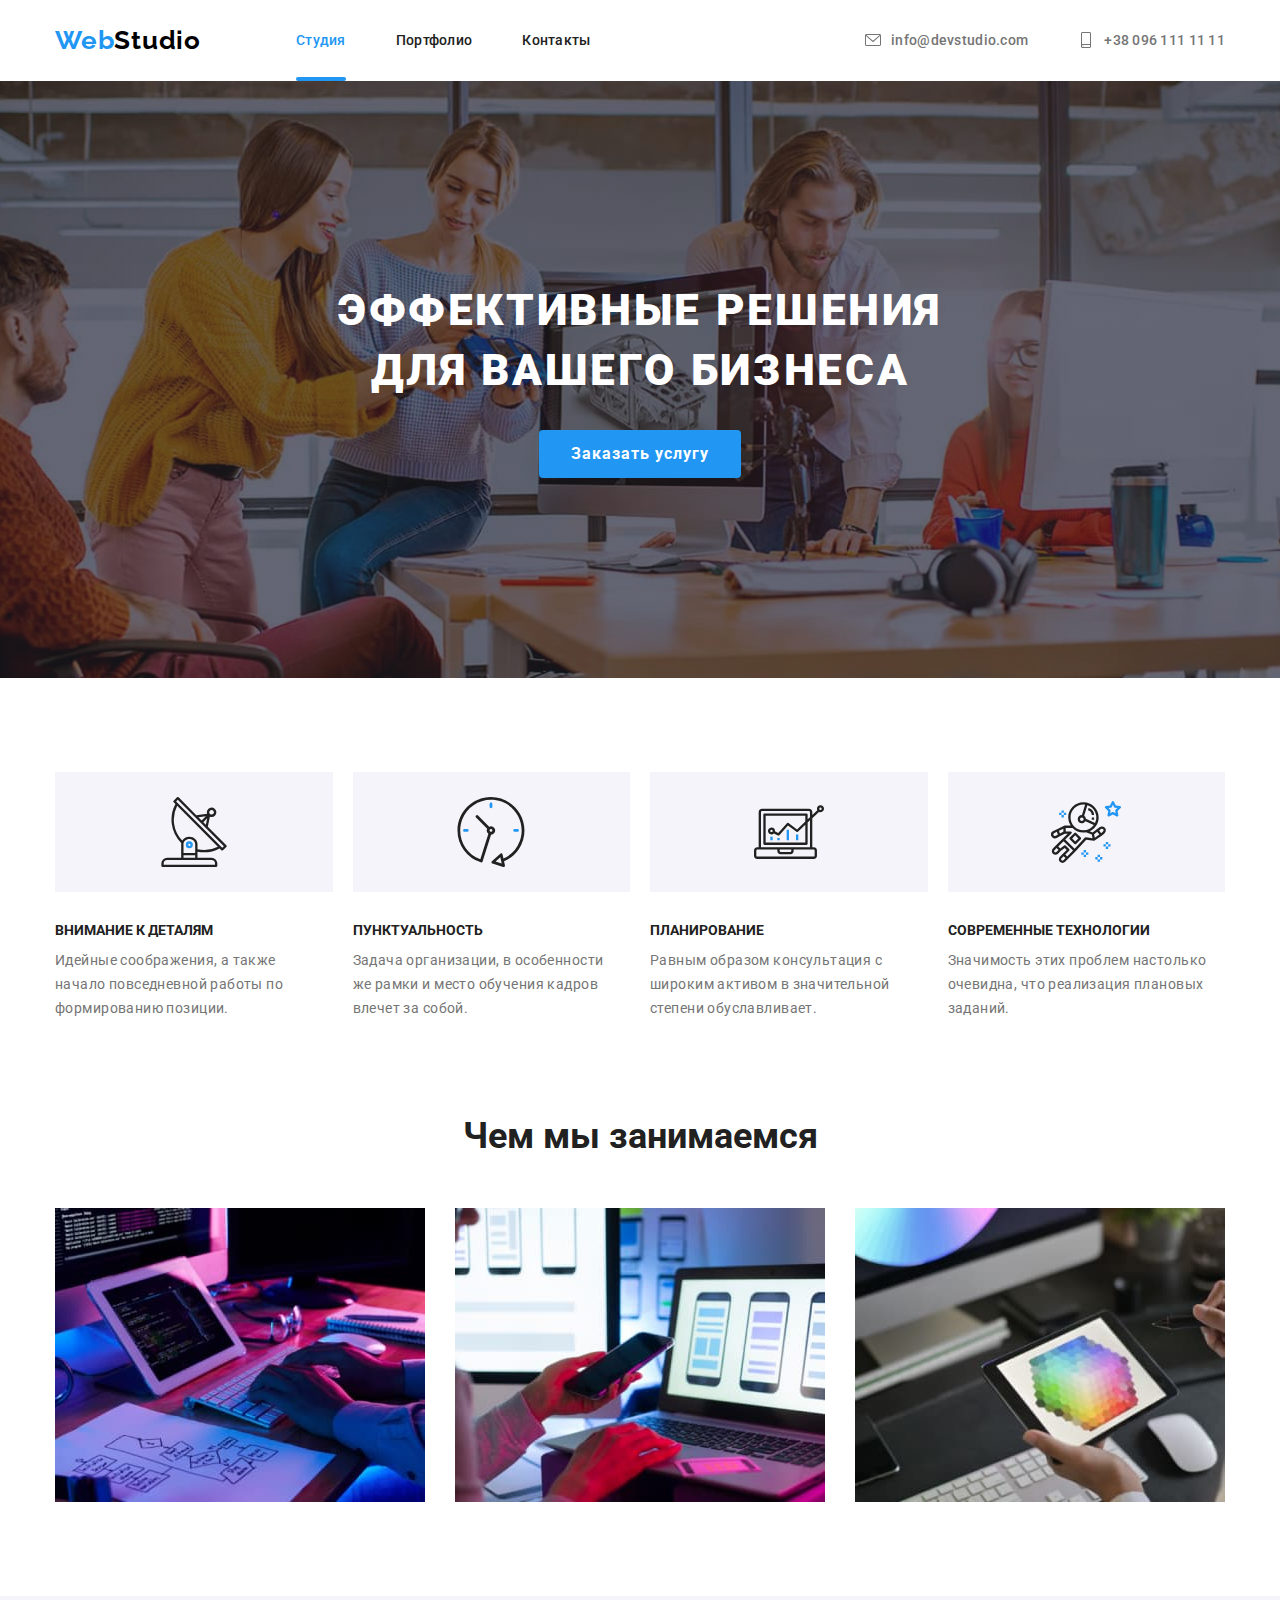
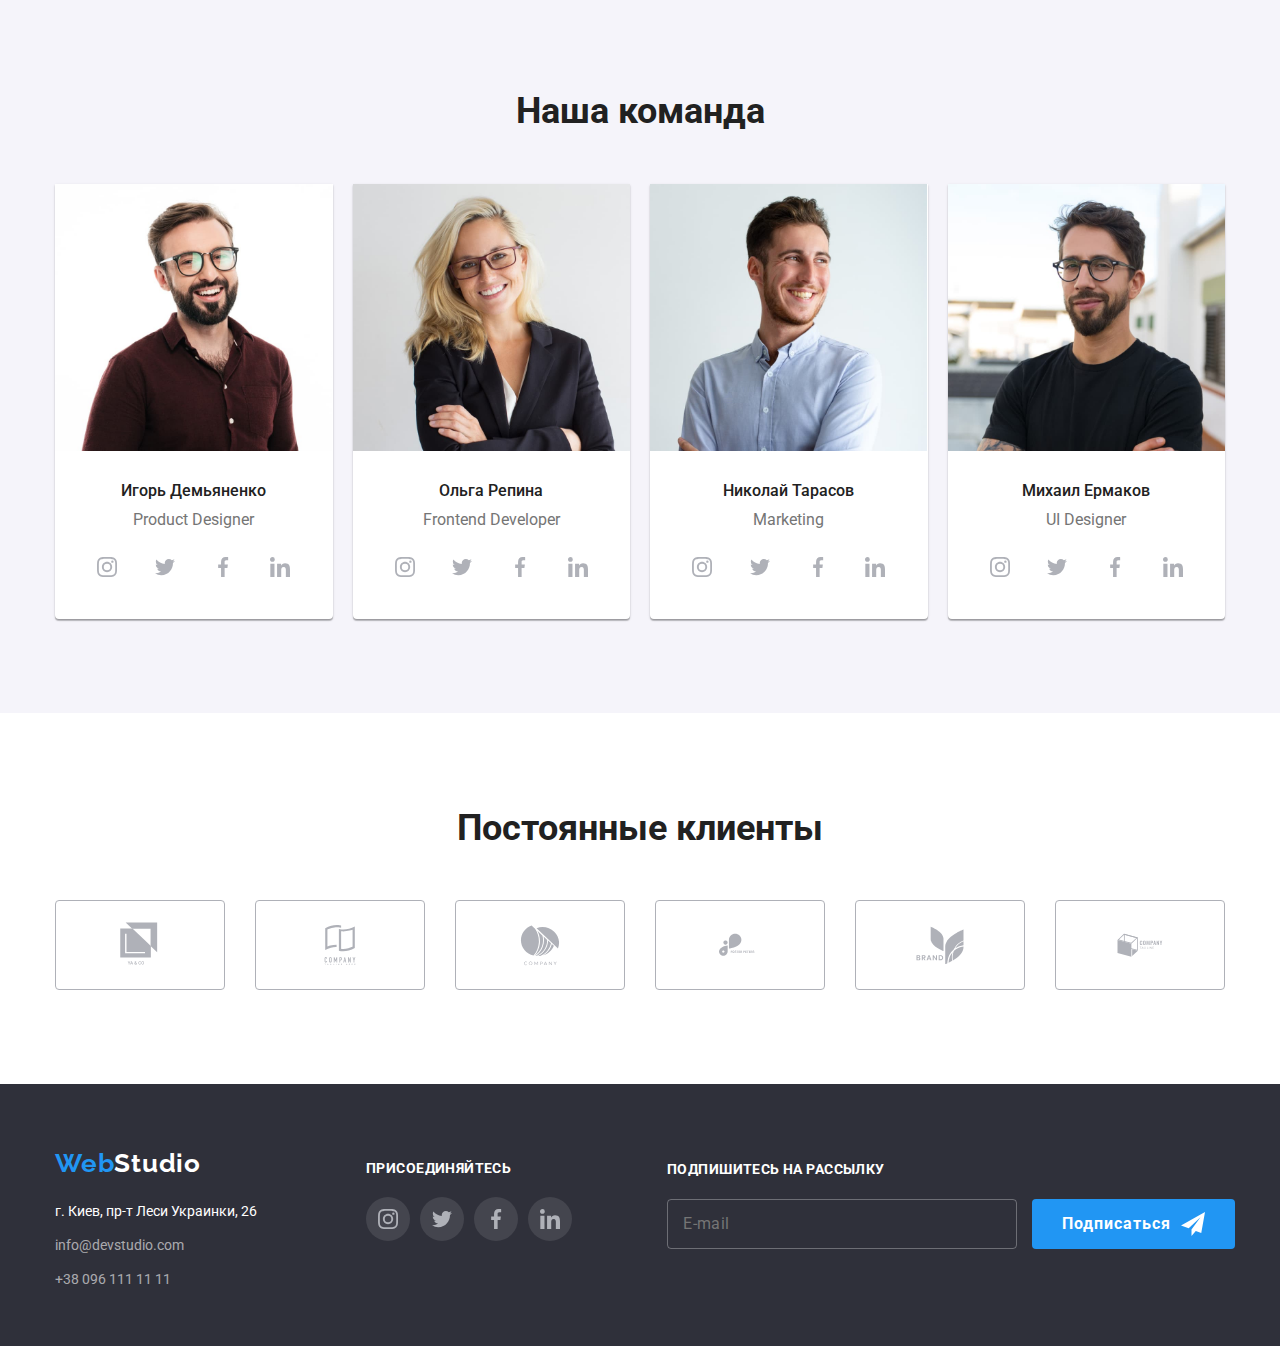
==== index.html @ 70e7750f "Создание репозитория" ====
<!DOCTYPE html>
<html lang="ru">
<head>
    <meta charset="UTF-8">
    <meta name="viewport" content="width=device-width, initial-scale=1.0">
    <title>Студия</title>
    <link rel="preconnect" href="https://fonts.gstatic.com">
    <link rel="preconnect" href="https://fonts.gstatic.com">
    <link href="https://fonts.googleapis.com/css2?family=Raleway:wght@700&family=Roboto:wght@400;500;700&display=swap"
        rel="stylesheet">
    <link rel="stylesheet" href="https://cdnjs.cloudflare.com/ajax/libs/modern-normalize/0.2.0/modern-normalize.min.css">
    <link rel="stylesheet" href="./css/styles.css">
</head>
<body>
    <header>
        <div class="container head">
            <a href="#" class="logo">
              <span class="logo-first">Web</span>
              <span class="logo-second">Studio</span>
            </a>
            <nav>
                <ul class="link-list">
                    <li class="link-item">
                        <a href="#" class="link now">
                            Студия
                        </a>
                    </li>

                    <li class="link-item">
                        <a href="./porfolio.html" class="link">
                            Портфолио
                        </a>
                    </li>

                    <li class="link-item">
                        <a href="#" class="link">
                            Контакты
                        </a>
                    </li>
                </ul>
            </nav>      
            <ul class="connection-list">
                <li class="connection-item">
                    <a href="mailto:info@devstudio.com" class="connection">
                        <svg width="16" height="16" class="icon-connection">
                            <use href="./img/symbol-defs.svg#icon-envelope"></use>
                        </svg>
                        info@devstudio.com
                    </a>
                </li>

                <li class="connection-item">
                    <a href="tel:+380961111111" class="connection">
                        <svg width="16" height="16" class="icon-connection">
                            <use href="./img/symbol-defs.svg#icon-smartphone"></use>
                        </svg>
                        +38 096 111 11 11
                    </a>
                </li>
            </ul>
        </div>
  </header>
  <main>
        <section class="hero">             
                <h1 class="hero-title">
                  эффективные решения <br> для вашего бизнеса
                </h1>
                <button type="submit" class="hero-link" data-modal-open>
                  Заказать услугу
                </button>
        </section>
        <section class="advantages">
            <div class="container">
                <ul class="advantages-list">
                    <li class="advantages-item">
                        <div class="icon-background">
                            <svg class="icon-radar">
                                <use href="./img/symbol-defs.svg#icon-radar"></use>
                            </svg>
                        </div>    
                        <h3 class="advantages-title">
                          внимание к деталям
                        </h3>
                        <p class="advantages-text">
                          Идейные соображения, а также <br> начало повседневной работы по формированию позиции.
                        </p>
                    </li>

                    <li class="advantages-item">
                        <div class="icon-background">
                            <svg class="icon-clock">
                                <use href="./img/symbol-defs.svg#icon-clock"></use>
                            </svg>
                        </div>    
                        <h3 class="advantages-title">
                            пунктуальность
                        </h3>
                        <p class="advantages-text">
                            Задача организации, в особенности <br> же рамки и место обучения кадров влечет за собой.
                        </p>
                    </li>

                    <li class="advantages-item">
                        <div class="icon-background">
                            <svg class="icon-clock">
                                <use href="./img/symbol-defs.svg#icon-diagram"></use>
                            </svg>
                        </div>
                        <h3 class="advantages-title">
                            планирование
                        </h3>
                        <p class="advantages-text">
                            Равным образом консультация с широким активом в значительной степени обуславливает.
                        </p>
                    </li>

                    <li class="advantages-item">
                        <div class="icon-background">
                            <svg class="icon-clock">
                                <use href="./img/symbol-defs.svg#icon-astronaut"></use>
                            </svg> 
                        </div>
                        <h3 class="advantages-title">
                            современные технологии
                        </h3>
                        <p class="advantages-text">
                            Значимость этих проблем настолько очевидна, что реализация плановых заданий.
                        </p>
                    </li>
                </ul>
            </div>
        </section>
        <section class="doing">
            <div class="container">
                <h2 class="doing-title">
                    Чем мы занимаемся
                </h2>
                <ul class="doing-list">
                    <li class="doing-item">
                        <img src="./img/img-2.1.jpg" alt="Pic1" class="doing-img">
                         <p class="doing-text">
                            десктопные приложения
                        </p>
                    </li>

                    <li class="doing-item">
                        <img src="./img/img-2.2.jpg" alt="Pic2" class="doing-img">
                        <p class="doing-text">
                            мобильные приложения
                        </p>    
                    </li>

                    <li class="doing-item">
                        <img src="./img/img-2.3.jpg" alt="Pic3" class="doing-img">
                        <p class="doing-text">
                            дизайнерские решения
                        </p>                        
                    </li>
                </ul>
            </div>
        </section>
        <section class="team">
            <div class="container">
                <h2 class="team-title">
                    Наша команда
                </h2>
                <ul class="team-list">
                    <li class="team-item">
                        <img src="./img/img-3.jpg" alt="ИгорьДемьяненко" class="team-photo">
                        <div class="team-text">
                            <h3 class="team-name">
                                Игорь Демьяненко
                            </h3>
                            <p class="team-prof">
                                Product Designer
                            </p>
                            <ul class="team-social">
                                <li>
                                    <a href="#" class="social-link">
                                        <svg class="icon-social" height="20" width="20">
                                            <use href="./img/symbol-defs.svg#icon-instagram"></use>
                                        </svg>
                                    </a>
                                </li>
                                
                                <li class="container-social">
                                    <a href="#" class="social-link">
                                        <svg class="icon-social" height="20" width="20">
                                            <use href="./img/symbol-defs.svg#icon-twitter"></use>
                                        </svg>
                                    </a>
                                </li>

                                <li class="container-social">
                                    <a href="#" class="social-link">
                                        <svg class="icon-social" height="20" width="20">
                                            <use href="./img/symbol-defs.svg#icon-facebook"></use>
                                        </svg>
                                    </a>
                                    
                                </li>
                                <li class="container-social">
                                    <a href="#" class="social-link">
                                        <svg class="icon-social" height="20" width="20">
                                        <use href="./img/symbol-defs.svg#icon-linkedin"></use>
                                    </svg>
                                    </a>
                                </li>
                            </ul>
                        </div>
                    </li>
                    
                    <li class="team-item">
                        <img src="./img/img-2.jpg" alt="ОльгаРепина" class="team-photo">
                        <div class="team-text">
                            <h3 class="team-name">
                                Ольга Репина
                            </h3>
                            <p class="team-prof">
                                Frontend Developer
                            </p>
                            <ul class="team-social">
                                <li>
                                    <a href="#" class="social-link">
                                        <svg class="icon-social" height="20" width="20">
                                            <use href="./img/symbol-defs.svg#icon-instagram"></use>
                                        </svg>
                                    </a>
                                </li>
                            
                                <li class="container-social">
                                    <a href="#" class="social-link">
                                        <svg class="icon-social" height="20" width="20">
                                            <use href="./img/symbol-defs.svg#icon-twitter"></use>
                                        </svg>
                                    </a>
                                </li>
                            
                                <li class="container-social">
                                    <a href="#" class="social-link">
                                        <svg class="icon-social" height="20" width="20">
                                            <use href="./img/symbol-defs.svg#icon-facebook"></use>
                                        </svg>
                                    </a>
                            
                                </li>
                                <li class="container-social">
                                    <a href="#" class="social-link">
                                        <svg class="icon-social" height="20" width="20">
                                            <use href="./img/symbol-defs.svg#icon-linkedin"></use>
                                        </svg>
                                    </a>
                                </li>
                            </ul>
                        </div>
                    </li>

                    <li class="team-item">
                        <img src="./img/img-1.jpg" alt="НиколайТарасов" class="team-photo">
                        <div class="team-text">
                            <h3 class="team-name">
                                Николай Тарасов
                            </h3>
                            <p class="team-prof">
                                Marketing
                            </p>
                            <ul class="team-social">
                                <li>
                                    <a href="#" class="social-link">
                                        <svg class="icon-social" height="20" width="20">
                                            <use href="./img/symbol-defs.svg#icon-instagram"></use>
                                        </svg>
                                    </a>
                                </li>
                            
                                <li class="container-social">
                                    <a href="#" class="social-link">
                                        <svg class="icon-social" height="20" width="20">
                                            <use href="./img/symbol-defs.svg#icon-twitter"></use>
                                        </svg>
                                    </a>
                                </li>
                            
                                <li class="container-social">
                                    <a href="#" class="social-link">
                                        <svg class="icon-social" height="20" width="20">
                                            <use href="./img/symbol-defs.svg#icon-facebook"></use>
                                        </svg>
                                    </a>
                            
                                </li>
                                <li class="container-social">
                                    <a href="#" class="social-link">
                                        <svg class="icon-social" height="20" width="20">
                                            <use href="./img/symbol-defs.svg#icon-linkedin"></use>
                                        </svg>
                                    </a>
                                </li>
                            </ul>
                        </div>
                    </li>
                    
                    <li class="team-item">
                        <img src="./img/img.jpg" alt="МихаилЕрмаков" class="team-photo">
                        <div class="team-text">
                            <h3 class="team-name">
                                Михаил Ермаков
                            </h3>
                            <p class="team-prof">
                                UI Designer
                            </p>
                            <ul class="team-social">
                                <li>
                                    <a href="#" class="social-link">
                                        <svg class="icon-social" height="20" width="20">
                                            <use href="./img/symbol-defs.svg#icon-instagram"></use>
                                        </svg>
                                    </a>
                                </li>
                            
                                <li class="container-social">
                                    <a href="#" class="social-link">
                                        <svg class="icon-social" height="20" width="20">
                                            <use href="./img/symbol-defs.svg#icon-twitter"></use>
                                        </svg>
                                    </a>
                                </li>
                            
                                <li class="container-social">
                                    <a href="#" class="social-link">
                                        <svg class="icon-social" height="20" width="20">
                                            <use href="./img/symbol-defs.svg#icon-facebook"></use>
                                        </svg>
                                    </a>
                            
                                </li>
                                <li class="container-social">
                                    <a href="#" class="social-link">
                                        <svg class="icon-social" height="20" width="20">
                                            <use href="./img/symbol-defs.svg#icon-linkedin"></use>
                                        </svg>
                                    </a>
                                </li>
                            </ul>
                        </div>
                    </li>
                </ul>
            </div>
        </section>
        <section>
            <div class="container client">
                <h2 class="client-title">Постоянные клиенты</h2>
                <ul class="client-list">
                    <li class="client-item">
                        <a href="#" class="client-link">
                            <svg width="45" height="50" class="client-icon">
                                <use href="./img/symbol-defs.svg#icon-logo-1"></use>
                            </svg>
                        </a>
                    </li>
                    <li class="client-item">
                        <a href="#" class="client-link">
                            <svg width="40" height="52" class="client-icon">
                                <use href="./img/symbol-defs.svg#icon-logo-2"></use>
                            </svg>
                        </a>
                    </li>
                    <li class="client-item">
                        <a href="#" class="client-link">
                            <svg width="40" height="43" class="client-icon">
                                <use href="./img/symbol-defs.svg#icon-logo-3"></use>
                            </svg>
                        </a>
                    </li>
                    <li class="client-item">
                        <a href="#" class="client-link">
                            <svg width="80" height="42" class="client-icon">
                                <use href="./img/symbol-defs.svg#icon-logo-4"></use>
                            </svg>
                        </a>
                    </li>
                    <li class="client-item">
                        <a href="#" class="client-link">
                            <svg width="60" height="47" class="client-icon">
                                <use href="./img/symbol-defs.svg#icon-logo-5"></use>
                            </svg>
                        </a>
                    </li>
                    <li class="client-item">
                        <a href="#" class="client-link">
                            <svg width="90" height="45" class="client-icon">
                                <use href="./img/symbol-defs.svg#icon-logo-6"></use>
                            </svg>
                        </a>
                    </li>
                </ul>
            </div>
        </section>
    </main>
    <footer class="footer">
        <div class="container">
            <div>

                <a href="#" target="_blank" class="logo">
                    <span class="logo-first">Web</span>
                    <span class="logo-third">Studio</span>
                </a>
                <address class="address">
                    <p class="address-bottom">
                        г. Киев, пр-т Леси Украинки, 26
                    </p>
                    <ul class="address-list">
                        <li class="address-item">
                            <a href="mailto:info@devstudio.com" class="footer-connection">
                                info@devstudio.com
                            </a>
                        </li>
                        
                        <li class="address-item">
                            <a href="tel:+380961111111" class="footer-connection">
                                +38 096 111 11 11
                            </a>
                        </li>
                    </ul>
                </address>
            </div>
            <div class="footer-side">
                <h2 class="footer-title">присоединяйтесь</h2>
                <ul class="footer-social">
                    <li class="foot-item">
                        <a href="#" class="social-link foot">
                            <svg class="footer-icon" width="20" height="20">
                                <use href="./img/symbol-defs.svg#icon-instagram"></use>
                            </svg>
                        </a>
                    </li>
                    
                    <li class="foot-item">
                        <a href="#" class="social-link foot">
                            <svg class="footer-icon" width="20" height="20">
                                <use href="./img/symbol-defs.svg#icon-twitter"></use>
                            </svg>
                        </a>
                    </li>
                    
                    <li class="foot-item">
                        <a href="#" class="social-link foot">
                            <svg class="footer-icon" width="20" height="20">
                                <use href="./img/symbol-defs.svg#icon-facebook"></use>
                            </svg>
                        </a>
                    </li>
                    
                    <li class="foot-item">
                        <a href="#" class="social-link foot">
                            <svg class="footer-icon" width="20" height="20">
                                <use href="./img/symbol-defs.svg#icon-linkedin"></use>
                            </svg>
                        </a>
                    </li>
                </ul>
            </div>
                <form class="subscribe">
                    <label for="email" class="input-label">подпишитесь на рассылку</label>
                    <div class="subscribe-group">
                        <input type="email" name="email" id="email" placeholder="E-mail" class="subscribe-input">
                        <button type="submit" class="subscribe-btn">
                            Подписаться
                            <svg width="24" height="24" class="subscibe-icon">
                                <use href="./img/symbol-defs.svg#icon-send"></use>
                            </svg>
                        </button>
                    </div>
                </form>
        </div>
    </footer>
    <div class="backdrop is-hidden" data-modal>
        <div class="modal">
            <button type="submit" class="modal-btn" data-modal-close>
                <svg class="modal-icon" width="18px" height="18px">
                    <use href="./img/symbol-defs.svg#icon-close"></use>
                </svg>
            </button>            
            <form class="modal-form">
                <p class="modal-title">
                    Оставьте свои данные, мы вам перезвоним
                </p>
                <div class="input-thumb">
                    <label class="modal-label input">
                        Имя
                        <input type="name" name="name" class="modal-input input">
                        <svg width="18" height="18" class="input-icon">
                            <use href="./img/symbol-defs.svg#icon-person"></use>
                        </svg>
                    </label>
                </div>
                <div class="input-thumb">
                    <label class="modal-label input">
                        Телефон
                        <input type="tel" name="phone" class="modal-input input">
                        <svg width="18" height="18" class="input-icon">
                            <use href="./img/symbol-defs.svg#icon-phone"></use>
                        </svg>
                    </label>
                </div>
                <div class="input-thumb">
                    <label class="modal-label input">
                        Почта
                        <input type="email" name="email" class="modal-input input">
                        <svg width="18" height="18" class="input-icon">
                            <use href="./img/symbol-defs.svg#icon-emai"></use>
                        </svg>
                    </label>
                </div>
                <div class="input-thumb">
                    <label class="modal-label input">
                        Комментарий
                        <textarea name="comment" class="modal-input text input" placeholder="Введите текст" rows="5"></textarea>
                    </label>
                </div>
                    <label class="modal-label check">
                        <input type="checkbox" name="check" class="check visually-hidden">
                        <div class="icon-check"></div>
                        Соглашаюсь с рассылкой и принимаю&ensp;<a class="modal-agree" href="#">Условия договора</a>
                    </label>
                <a href="#" class="send-btn">Отправить</a>
            </form>
        </div>
    </div>
    <script src="./js/modal.js"></script>
</body>
</html>
---- css/styles.css ----
:root {
  --primary-color-text: rgba(117, 117, 117, 1);
  --secondary-color-text: rgba(33, 33, 33, 1);
  --footer-color-text: rgba(255, 255, 255, 0.6);
  --accent-color: rgba(33, 150, 243, 1);
  --primary-bcg-color: rgba(255, 255, 255, 1);
  --secondary-bcg-color: #2f303a;
  --third-bcg-color: rgba(245, 244, 250, 1);
  --primary-button-color: #f5f4fa;

  --black: rgba(0, 0, 0, 1);
  --white: rgba(255, 255, 255, 1);

  --element-gap: 20px;
  --cards-gap: 30px;
}

.visually-hidden {
  position: absolute;
  width: 1px;
  height: 1px;
  margin: -1px;
  border: 0;
  padding: 0;
  white-space: nowrap;
  clip-path: inset(100%);
  clip: rect(0 0 0 0);
  overflow: hidden;
}

body {
  background-color: var(--white);
  color: var(--primary-color-text);
  font-family: 'Raleway', 'Roboto', sans-serif;
}

h1,
h2,
h3,
h4,
h5,
h6,
p {
  margin: 0;
}

ul {
  list-style: none;
  margin: 0;
  padding: 0;
}

a {
  text-decoration: none;
}

img {
  display: block;
  max-width: 100%;
}

.logo-first {
  color: var(--accent-color);
}

.logo-second {
  color: var(--black);
}

.logo-third {
  color: var(--white);
}

.logo {
  margin-right: 95px;
  display: flex;

  font-family: Raleway, sans-serif;
  font-style: normal;
  font-weight: bold;
  font-size: 26px;
  line-height: 1.2;
  letter-spacing: 0.03em;
}

/* index.html */

.container {
  width: 1200px;
  padding-left: 15px;
  padding-right: 15px;
  margin-right: auto;
  margin-left: auto;
}

/* Header */

.container.head {
  display: flex;
  align-items: center;
}

.header {
  border-bottom: 1px solid rgba(236, 236, 236, 1);
}

.link {
  display: block;

  padding-top: 32px;
  padding-bottom: 32px;

  color: var(--secondary-color-text);
  font-family: Roboto, sans-serif;
  font-style: normal;
  font-weight: 500;
  font-size: 14px;
  line-height: 1.2;
  letter-spacing: 0.02em;
  transition: color 250ms cubic-bezier(0.4, 0, 0.2, 1);
}

.link::after {
  content: '';
  position: absolute;
  bottom: 0;
  left: 0;

  width: 100%;
  height: 4px;

  border-radius: 2px;
  opacity: 0;
  background-color: var(--accent-color);
}

.link:hover::after,
.link:focus::after,
.link.now::after {
  content: '';
  position: absolute;
  bottom: 0;
  left: 0;

  width: 100%;
  height: 4px;

  border-radius: 2px;
  opacity: 1;
  background-color: var(--accent-color);
  transition: opacity 250ms cubic-bezier(0.4, 0, 0.2, 1);
}

.link-item {
  position: relative;
}

.link-item:not(:last-child) {
  margin-right: 50px;
}

.link.now {
  color: var(--accent-color);
}

.link-list {
  display: flex;
}

.connection {
  display: flex;
  align-items: center;

  color: var(--primary-color-text);
  font-family: Roboto, sans-serif;
  font-style: normal;
  font-weight: 500;
  font-size: 14px;
  line-height: 1.2;
  letter-spacing: 0.02em;
  fill: var(--primary-color-text);
  transition: color 250ms cubic-bezier(0.4, 0, 0.2, 1);
}

.connection-item:not(:last-child) {
  margin-right: 50px;
}

.connection:hover,
.link:hover,
.connection:focus,
.link:focus {
  color: var(--accent-color);
  fill: var(--accent-color);
  outline: none;
}

.connection-list {
  display: flex;
  margin-left: auto;
}

.icon-connection {
  margin-right: 10px;
}

/* Hero */

.hero {
  margin-left: auto;
  margin-right: auto;
  padding-top: 200px;
  padding-bottom: 200px;

  text-align: center;
  background-color: var(--secondary-bcg-color);
  background-image: linear-gradient(
      to top,
      rgba(47, 48, 58, 0.4),
      rgba(47, 48, 58, 0.4)
    ),
    url(../img/hero-img.jpg);
  background-repeat: no-repeat;
  background-size: cover;
  background-position: center;
  max-width: 1600px;
}

.hero-title {
  color: white;
  text-transform: uppercase;
  font-family: Roboto, sans-serif;
  font-style: normal;
  font-weight: 900;
  font-size: 44px;
  line-height: 1.36;
  letter-spacing: 0.06em;
}

.hero-link {
  margin-top: 30px;
  border-radius: 4px;
  border: transparent;
  padding-top: 10px;
  padding-bottom: 10px;
  padding-left: 32px;
  padding-right: 32px;

  background: var(--accent-color);
  transition: background-color 250ms cubic-bezier(0.4, 0, 0.2, 1),
    box-shadow 250ms cubic-bezier(0.4, 0, 0.2, 1);
  color: white;
  font-family: Roboto, sans-serif;
  font-style: normal;
  font-weight: bold;
  font-size: 16px;
  line-height: 1.75;
  letter-spacing: 0.06em;
  cursor: pointer;
}

.hero-link:hover,
.hero-link:focus {
  background: rgba(24, 140, 232, 1);
  box-shadow: 0px 4px 4px rgba(0, 0, 0, 0.15);
  outline: none;
}

/* Adventages/Doing */

.advantages-title,
.doing-title,
.client-title,
.link {
  color: var(--secondary-color-text);
}

.advantages-title {
  margin-top: 30px;

  font-family: Roboto, sans-serif;
  font-style: normal;
  font-weight: bold;
  font-size: 14px;
  line-height: 1.2;
  text-transform: uppercase;
}

.advantages-text {
  margin-top: 10px;

  font-family: Roboto, sans-serif;
  font-style: normal;
  font-weight: normal;
  font-size: 14px;
  line-height: 1.714;
  letter-spacing: 0.03em;
}

.advantages {
  padding-top: 94px;
  padding-bottom: 94px;
}

.doing {
  padding-bottom: 94px;
  text-align: center;
}

.advantages-list,
.doing-list {
  margin-left: calc(-1 * var(--element-gap));

  display: flex;
  flex-wrap: wrap;
}

.icon-background {
  display: flex;
  align-items: center;
  justify-content: center;

  height: 120px;

  background-color: var(--third-bcg-color);
}

.icon-radar,
.icon-clock,
.icon-diagram,
.icon-astonaut {
  display: block;

  height: 70px;
  width: 70px;
}

.doing-list {
  margin-top: 50px;
  justify-content: space-between;
}

.advantages-item {
  margin-left: var(--element-gap);
  flex-basis: calc(100% / 4 - var(--element-gap));
}

.doing-item {
  position: relative;

  margin-left: var(--element-gap);
  flex-basis: cllc(100%/3 - var(--element-gap));

  overflow: hidden;
}

.doing-title,
.team-title,
.client-title {
  font-family: Roboto, sans-serif;
  font-style: normal;
  font-weight: bold;
  font-size: 36px;
  line-height: 1.2;
}

.doing-item:hover .doing-text {
  transform: translatey(0);
}

.doing-text {
  position: absolute;
  bottom: 0;

  width: 100%;
  height: 23.5%;

  padding-top: 27px;
  padding-bottom: 27px;

  transform: translatey(100%);
  transition: transform 250ms cubic-bezier(0.4, 0, 0.2, 1);

  font-family: Roboto, sans-serif;
  font-style: normal;
  font-weight: bold;
  font-size: 14px;
  line-height: 1.2;
  text-align: center;
  letter-spacing: 0.03em;
  text-transform: uppercase;
  color: var(--white);
  background-color: rgba(47, 48, 58, 0.8);
}

/* Team */

.team {
  padding-top: 94px;
  padding-bottom: 94px;

  background: var(--third-bcg-color);
  text-align: center;
}

.team-list {
  margin-top: 50px;
  margin-left: calc(-1 * var(--element-gap));

  display: flex;
  flex-wrap: wrap;
}

.team-item {
  margin-left: var(--element-gap);
  border-radius: 0px 0px 4px 4px;
  box-shadow: 0px 1px 3px rgba(0, 0, 0, 0.12), 0px 1px 1px rgba(0, 0, 0, 0.14),
    0px 2px 1px rgba(0, 0, 0, 0.2);

  flex-basis: calc(100% / 4 - var(--element-gap));

  background: var(--primary-bcg-color);
}

.team-text {
  padding-top: 30px;
  padding-bottom: 30px;
  padding-left: 30px;
  padding-right: 30px;
}

.team-title,
.team-name {
  color: var(--secondary-color-text);
}

.team-name {
  font-family: Roboto, sans-serif;
  font-style: normal;
  font-weight: 500;
  font-size: 16px;
  line-height: 1.2;
}

.team-prof {
  margin-top: 10px;

  font-family: Roboto, sans-serif;
  font-style: normal;
  font-weight: normal;
  font-size: 16px;
  line-height: 1.2;
}

.team-social {
  display: flex;
  justify-content: space-between;

  margin-top: 16px;
}

.container-social {
  height: 44px;
  width: 44px;
}

.social-link {
  display: flex;

  border-radius: 50px;
  padding: 12px;
  fill: rgba(175, 177, 184, 1);
  transition: fill 250ms cubic-bezier(0.4, 0, 0.2, 1),
    background-color 250ms cubic-bezier(0.4, 0, 0.2, 1);
}

.social-link:hover,
.social-link:focus {
  background-color: var(--accent-color);
  fill: var(--white);
  outline: none;
}

.container.client {
  padding-top: 94px;
  padding-bottom: 94px;
  text-align: center;
}

.client-list {
  display: flex;
  justify-content: space-between;

  margin-top: 50px;
}

.client-item:hover {
  fill: var(--accent-color);
  border-color: var(--accent-color);
}

.client-link {
  display: flex;
  justify-content: center;
  align-items: center;

  width: 170px;
  height: 90px;

  border: 1px solid rgba(175, 177, 184, 1);
  border-radius: 4px;

  fill: rgba(175, 177, 184, 1);

  transition: fill 250ms cubic-bezier(0.4, 0, 0.2, 1),
    background-color 250ms cubic-bezier(0.4, 0, 0.2, 1);
}

.client-link:hover,
.client-link:focus {
  fill: var(--accent-color);
  border-color: var(--accent-color);
  outline: none;
}

/* Footer */

.footer .container {
  display: flex;
}

.footer {
  padding-top: 64px;
  padding-bottom: 54px;

  background: var(--secondary-bcg-color);
}

.footer-connection {
  color: var(--footer-color-text);
  font-family: Roboto, sans-serif;
  font-style: normal;
  font-weight: normal;
  font-size: 14px;
  line-height: 1.714;
  transition: color 250ms cubic-bezier(0.4, 0, 0.2, 1);
}

.footer-connection:hover,
.footer-connection:focus {
  color: var(--accent-color);
  outline: none;
}

.address {
  margin-top: 20px;

  color: white;
  font-family: Roboto, sans-serif;
  font-style: normal;
  font-weight: normal;
  font-size: 14px;
  line-height: 1.714;
}

.address-list,
.address-item:not(:first-child) {
  margin-top: 10px;
}

.footer-side {
  display: inline-block;
  margin-left: 70px;
}

.footer-title {
  margin-top: 12px;

  color: var(--white);
  font-family: Roboto, sans-serif;
  font-style: normal;
  font-weight: bold;
  font-size: 14px;
  line-height: 1.2;
  letter-spacing: 0.03em;
  text-transform: uppercase;
}

.footer-social {
  display: flex;
  margin-top: 20px;
}

.social-link.foot {
  background-color: rgba(255, 255, 255, 0.1);
}

.foot-item:not(:last-child) {
  margin-right: 10px;
}

.social-link.foot:hover,
.social-link.foot:focus {
  background-color: var(--accent-color);
  outline: none;
}

.subscribe {
  margin-top: 12px;
  margin-left: 95px;
}

.input-label {
  display: inline-block;

  font-family: Roboto, sans-serif;
  font-style: normal;
  font-weight: bold;
  font-size: 14px;
  line-height: 1.143;
  letter-spacing: 0.03em;
  text-transform: uppercase;
  color: var(--white);
}

.subscribe-group {
  display: flex;

  margin-top: 20px;
}

.subscribe-input {
  display: inline-block;

  height: 50px;
  width: 350px;

  border: 1px solid rgba(255, 255, 255, 0.3);
  border-radius: 4px;
  padding: 15px;
  margin-right: 15px;

  font-family: Roboto, sans-serif;
  font-style: normal;
  font-weight: normal;
  font-size: 16px;
  line-height: 1.25;
  letter-spacing: 0.03em;
  color: rgba(255, 255, 255, 0.6);
  transition: color 250ms cubic-bezier(0.4, 0, 0.2, 1),
    border-color 250ms cubic-bezier(0.4, 0, 0.2, 1);
  background-color: transparent;
}

.subscribe-input:hover,
.subscribe-input:focus {
  border-color: var(--white);
  color: var(--white);
  outline: none;
}

.subscribe-input:hover::placeholder,
.subscribe-input:focus::placeholder {
  color: var(--white);
}

.subscribe-btn {
  display: flex;
  align-items: center;

  height: 50px;

  border: transparent;
  border-radius: 4px;
  padding: 10px 30px;

  font-family: Roboto, sans-serif;
  font-style: normal;
  font-weight: bold;
  font-size: 16px;
  line-height: 1.875;
  letter-spacing: 0.06em;
  color: var(--white);
  background-color: var(--accent-color);
  transition: background-color 250ms cubic-bezier(0.4, 0, 0.2, 1),
    box-shadow 250ms cubic-bezier(0.4, 0, 0.2, 1);
  fill: var(--white);
  cursor: pointer;
}

.subscribe-btn:focus,
.subscribe-btn:hover {
  background-color: rgba(24, 140, 232, 1);
  box-shadow: 0px 4px 4px rgba(0, 0, 0, 0.15);
  outline: transparent;
}

.subscibe-icon {
  margin-left: 10px;
}

.subscibe-icon:focus,
.subscibe-icon:hover {
  fill: var(--black);
}

/* backdrop/modal window */

.backdrop {
  position: fixed;
  top: 0;
  left: 0;

  width: 100%;
  height: 100%;

  background-color: rgba(0, 0, 0, 0.2);
}

.backdrop.is-hidden {
  opacity: 0;
  pointer-events: none;
}

.modal {
  position: absolute;
  top: 50%;
  left: 50%;
  transform: translate(-50%, -50%) scale(1);
  transition: transform 250ms cubic-bezier(0.4, 0, 0.2, 1);

  min-height: 580px;
  width: 530px;

  border-radius: 4px;

  background-color: var(--white);
  box-shadow: 0px 1px 3px rgba(0, 0, 0, 0.12), 0px 1px 1px rgba(0, 0, 0, 0.14),
    0px 2px 1px rgba(0, 0, 0, 0.2);
}

.backdrop.is-hidden .modal {
  transform: translate(-150%, -50%) scale(0.5);
}

.modal-btn {
  position: absolute;
  top: 8px;
  right: 8px;

  display: flex;
  justify-content: center;
  align-items: center;

  border-radius: 50px;
  border: rgba(0, 0, 0, 0.1) 1px solid;
  padding: 6px;

  background-color: var(--white);
  fill: var(--black);
  transition: fill 250ms cubic-bezier(0.4, 0, 0.2, 1);
  outline: transparent;
  cursor: pointer;
}

.modal-btn:hover,
.modal-btn:focus {
  fill: var(--accent-color);
  outline: none;
}

.modal-title {
  font-family: Roboto, sans-serif;
  font-style: normal;
  font-weight: bold;
  font-size: 20px;
  line-height: 1.15;
  text-align: center;
  letter-spacing: 0.03em;
  color: var(--secondary-color-text);
}

.modal-label {
  margin-top: 10px;

  font-family: Roboto, sans-serif;
  font-style: normal;
  font-weight: normal;
  font-size: 12px;
  line-height: 1.66;
  letter-spacing: 0.01em;
  color: var(--primary-color-text);
}

.modal-input {
  min-width: 450px;

  border-radius: 4px;
  border: 1px solid rgba(33, 33, 33, 0.2);
  padding: 12px 12px 12px 42px;

  font-family: Roboto, sans-serif;
  font-style: normal;
  font-weight: normal;
  font-size: 14px;
  line-height: 1.143;
  letter-spacing: 0.01em;
  color: var(--secondary-color-text);
  transition: border-color 250ms cubic-bezier(0.4, 0, 0.2, 1),
    fill 250ms cubic-bezier(0.4, 0, 0.2, 1);
  resize: none;
}

.modal-input.text {
  padding: 12px 16px;

  font-family: Roboto, sans-serif;
  font-style: normal;
  font-weight: normal;
  font-size: 14px;
  line-height: 1.143;
  letter-spacing: 0.01em;
  color: var(--secondary-color-text);
  transition: border-color 250ms cubic-bezier(0.4, 0, 0.2, 1);
  resize: none;
}

.modal-input.text::placeholder {
  color: rgba(117, 117, 117, 0.5);
}

.modal-form {
  display: flex;
  flex-direction: column;
  align-items: center;
  justify-content: center;

  padding: 40px;
}

.modal-label.check {
  display: flex;
  align-items: center;

  margin-top: 20px;

  font-family: Roboto, sans-serif;
  font-style: normal;
  font-weight: normal;
  font-size: 14px;
  line-height: 1.714;
  letter-spacing: 0.03em;
}

.icon-check {
  width: 16px;
  height: 15px;

  margin-right: 7px;

  border: black 2px solid;
  border-radius: 4px;
}

.check:checked + .icon-check {
  background-image: url(../img/check.svg);
  background-position: center;
  border: none;
}

.modal-agree {
  color: var(--accent-color);
}

.modal-agree:hover,
.modal-agree:focus {
  text-decoration: underline;
  outline: none;
}

.input-thumb {
  position: relative;

  width: 100%;
  margin-top: 5px;
}

.input-icon {
  position: absolute;
  bottom: 12px;
  left: 12px;

  fill: rgba(33, 33, 33, 1);
  transition: fill 250ms cubic-bezier(0.4, 0, 0.2, 1);
}

.input:hover + .input-icon,
.input:focus + .input-icon,
.input:hover,
.input:focus,
.input-icon:hover {
  fill: var(--accent-color);
  border-color: var(--accent-color);
  outline: none;
}

.send-btn {
  margin-top: 30px;
  border-color: transparent;
  border-radius: 4px;
  padding: 10px 55px;

  font-family: Roboto, sans-serif;
  font-style: normal;
  font-weight: bold;
  font-size: 16px;
  line-height: 1.875;
  letter-spacing: 0.06em;
  text-align: center;
  color: var(--white);
  background-color: var(--accent-color);
  transition: background-color 250ms cubic-bezier(0.4, 0, 0.2, 1),
    box-shadow 250ms cubic-bezier(0.4, 0, 0.2, 1);

  cursor: pointer;
}

.send-btn:hover,
.send-btn:focus {
  background-color: rgba(24, 140, 232, 1);
  box-shadow: 0px 4px 4px rgba(0, 0, 0, 0.15);
  outline: none;
}

/* portfolio.html */

.container.main {
  padding-top: 94px;
  padding-bottom: 94px;
}

/* Filter */

.filter {
  display: flex;
  justify-content: center;

  margin-bottom: 50px;
}

.filter-item:not(:last-child) {
  margin-right: 8px;
}

.filter-btn {
  border-radius: 4px;
  border: transparent;
  padding-top: 6px;
  padding-bottom: 6px;
  padding-left: 22px;
  padding-right: 22px;

  background: var(--primary-button-color);
  color: var(--secondary-color-text);
  font-family: Roboto, sans-serif;
  font-style: normal;
  font-weight: 500;
  font-size: 16px;
  line-height: 1.2;
  letter-spacing: 0.03em;
  cursor: pointer;
  transition: color 250ms cubic-bezier(0.4, 0, 0.2, 1),
    background-color 250ms cubic-bezier(0.4, 0, 0.2, 1),
    box-shadow 250ms cubic-bezier(0.4, 0, 0.2, 1);
}

.filter-btn:hover,
.filter-btn:focus {
  background: var(--accent-color);
  color: white;
  box-shadow: 0px 3px 1px rgba(0, 0, 0, 0.1), 0px 1px 2px rgba(0, 0, 0, 0.08),
    0px 2px 2px rgba(0, 0, 0, 0.12);
  outline: none;
}

/* Cards */

.cards {
  margin-top: calc(-1 * var(--cards-gap));
  margin-left: calc(-1 * var(--cards-gap));

  display: flex;
  flex-wrap: wrap;
}

.cards-item {
  overflow: hidden;

  margin-top: var(--cards-gap);
  margin-left: var(--cards-gap);
  flex-basis: calc(100% / 3 - var(--cards-gap));

  transition: box-shadow 250ms cubic-bezier(0.4, 0, 0.2, 1);
}

.cards-item:hover {
  box-shadow: 0px 1px 1px rgba(0, 0, 0, 0.12), 0px 4px 4px rgba(0, 0, 0, 0.06),
    1px 4px 6px rgba(0, 0, 0, 0.16);
}

.cards-title {
  margin-bottom: 4px;

  color: var(--secondary-color-text);
  font-family: Roboto, sans-serif;
  font-style: normal;
  font-weight: bold;
  font-size: 18px;
  line-height: 2;
  letter-spacing: 0.06em;
}

.cards-filter {
  color: var(--primary-color-text);
  font-family: Roboto, sans-serif;
  font-style: normal;
  font-weight: normal;
  font-size: 16px;
  line-height: 1.875;
  letter-spacing: 0.03em;
}

.cards-article {
  border-left: 1px solid rgba(238, 238, 238, 1);
  border-right: 1px solid rgba(238, 238, 238, 1);
  border-bottom: 1px solid rgba(238, 238, 238, 1);
  padding-top: 20px;
  padding-bottom: 20px;
  padding-left: 24px;
  padding-right: 24px;
}

.thumb {
  position: relative;
  overflow: hidden;
}

.cards-item:hover .thumb-text,
.cards-link:focus .thumb-text {
  transform: translatey(0);
}

.thumb-text {
  position: absolute;
  top: 0;
  left: 0;

  height: 100%;
  width: 100%;

  padding: 63px 24px;

  transform: translatey(100%);
  transition: transform 250ms cubic-bezier(0.4, 0, 0.2, 1);

  font-family: Roboto, sans-serif;
  font-style: normal;
  font-weight: normal;
  font-size: 18px;
  line-height: 1.55;
  letter-spacing: 0.03em;
  color: var(--white);
  background-color: rgba(33, 150, 243, 0.9);
}
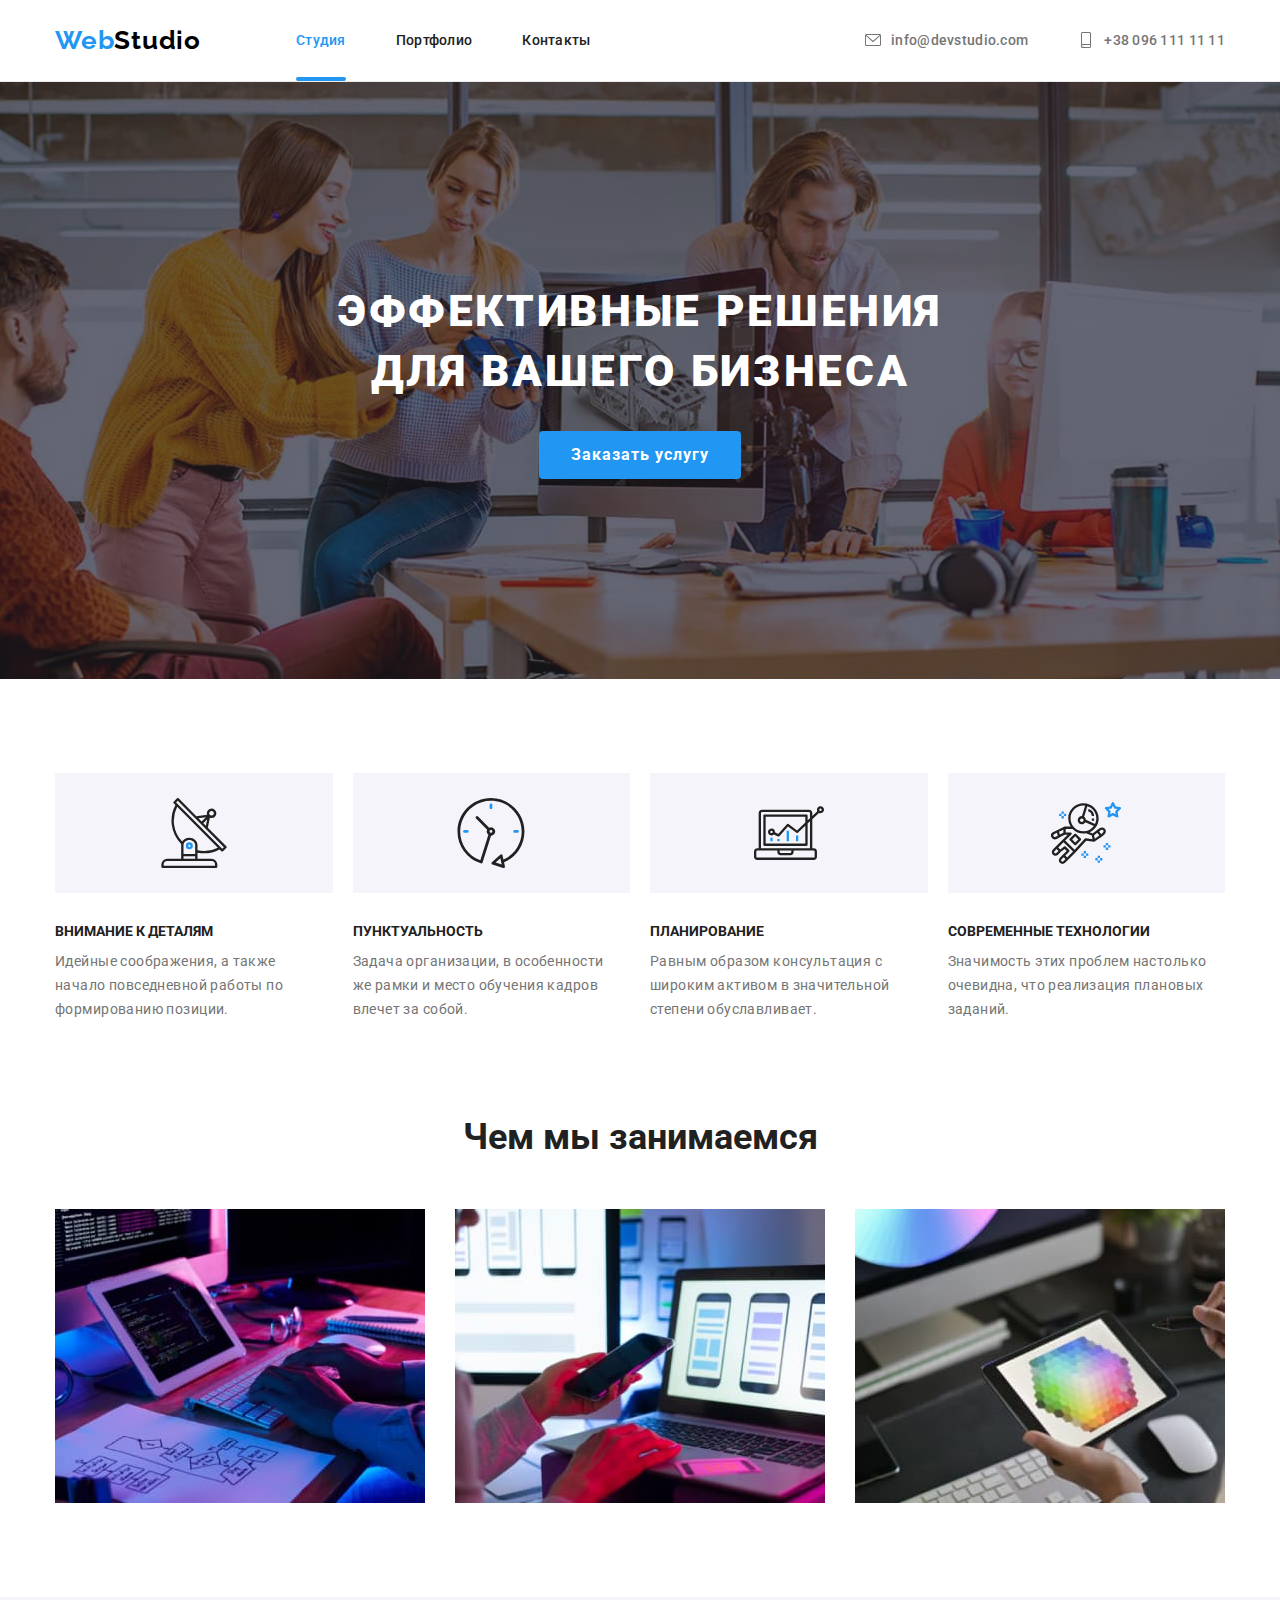
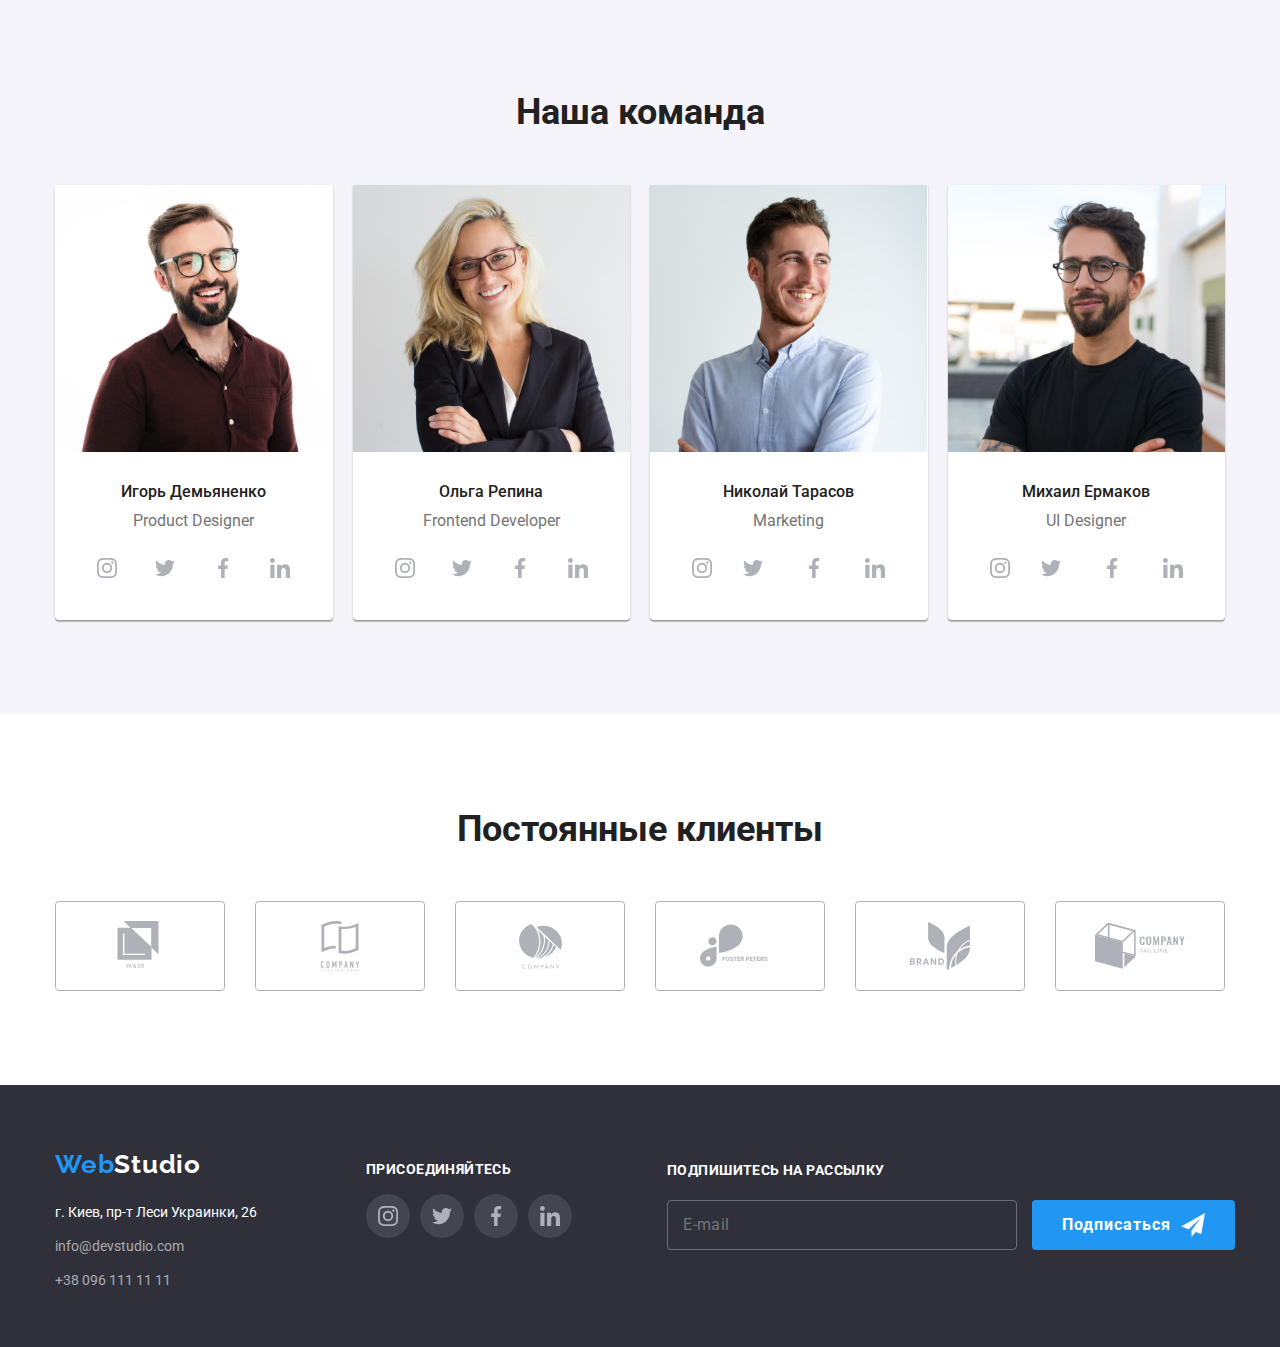
==== commit 59ee0b73: "Использовал именование по БЭМ" ====
--- a/index.html
+++ b/index.html
@@ -12,46 +12,46 @@
     <link rel="stylesheet" href="./css/styles.css">
 </head>
 <body>
-    <header>
-        <div class="container head">
+    <header class="header">
+        <div class="container header__container">
             <a href="#" class="logo">
-              <span class="logo-first">Web</span>
-              <span class="logo-second">Studio</span>
+                <span class="logo__first">Web</span>
+                <span class="logo__second">Studio</span>
             </a>
-            <nav>
-                <ul class="link-list">
-                    <li class="link-item">
-                        <a href="#" class="link now">
+            <nav class="site-nav">
+                <ul class="site-nav__list">
+                    <li class="site-nav__item">
+                        <a href="#" class="site-nav__link link__now">
                             Студия
                         </a>
                     </li>
-
-                    <li class="link-item">
-                        <a href="./porfolio.html" class="link">
+    
+                    <li class="site-nav__item">
+                        <a href="./porfolio.html" class="site-nav__link">
                             Портфолио
                         </a>
                     </li>
-
-                    <li class="link-item">
-                        <a href="#" class="link">
+    
+                    <li class="site-nav__item">
+                        <a href="#" class="site-nav__link">
                             Контакты
                         </a>
                     </li>
                 </ul>
-            </nav>      
-            <ul class="connection-list">
-                <li class="connection-item">
-                    <a href="mailto:info@devstudio.com" class="connection">
-                        <svg width="16" height="16" class="icon-connection">
+            </nav>
+            <ul class="contact">
+                <li class="contact__item">
+                    <a href="mailto:info@devstudio.com" class="contact__link">
+                        <svg width="16" height="16" class="contact__icon">
                             <use href="./img/symbol-defs.svg#icon-envelope"></use>
                         </svg>
                         info@devstudio.com
                     </a>
                 </li>
-
+    
                 <li class="connection-item">
-                    <a href="tel:+380961111111" class="connection">
-                        <svg width="16" height="16" class="icon-connection">
+                    <a href="tel:+380961111111" class="contact__link">
+                        <svg width="16" height="16" class="contact__icon">
                             <use href="./img/symbol-defs.svg#icon-smartphone"></use>
                         </svg>
                         +38 096 111 11 11
@@ -59,71 +59,71 @@
                 </li>
             </ul>
         </div>
-  </header>
+    </header>
   <main>
         <section class="hero">             
-                <h1 class="hero-title">
+                <h1 class="hero__title">
                   эффективные решения <br> для вашего бизнеса
                 </h1>
-                <button type="submit" class="hero-link" data-modal-open>
+                <button type="button" class="hero__btn" data-modal-open>
                   Заказать услугу
                 </button>
         </section>
         <section class="advantages">
             <div class="container">
-                <ul class="advantages-list">
-                    <li class="advantages-item">
-                        <div class="icon-background">
-                            <svg class="icon-radar">
+                <ul class="advantages__list">
+                    <li class="advantages__item">
+                        <div class="advantages__icon">
+                            <svg height="70" width="70">
                                 <use href="./img/symbol-defs.svg#icon-radar"></use>
                             </svg>
                         </div>    
-                        <h3 class="advantages-title">
+                        <h3 class="advantages__title">
                           внимание к деталям
                         </h3>
-                        <p class="advantages-text">
+                        <p class="advantages__text">
                           Идейные соображения, а также <br> начало повседневной работы по формированию позиции.
                         </p>
                     </li>
 
-                    <li class="advantages-item">
-                        <div class="icon-background">
-                            <svg class="icon-clock">
+                    <li class="advantages__item">
+                        <div class="advantages__icon">
+                            <svg height="70" width="70">
                                 <use href="./img/symbol-defs.svg#icon-clock"></use>
                             </svg>
                         </div>    
-                        <h3 class="advantages-title">
+                        <h3 class="advantages__title">
                             пунктуальность
                         </h3>
-                        <p class="advantages-text">
+                        <p class="advantages__text">
                             Задача организации, в особенности <br> же рамки и место обучения кадров влечет за собой.
                         </p>
                     </li>
 
-                    <li class="advantages-item">
-                        <div class="icon-background">
-                            <svg class="icon-clock">
+                    <li class="advantages__item">
+                        <div class="advantages__icon">
+                            <svg height="70" width="70">
                                 <use href="./img/symbol-defs.svg#icon-diagram"></use>
                             </svg>
                         </div>
-                        <h3 class="advantages-title">
+                        <h3 class="advantages__title">
                             планирование
                         </h3>
-                        <p class="advantages-text">
+                        <p class="advantages__text">
                             Равным образом консультация с широким активом в значительной степени обуславливает.
                         </p>
                     </li>
 
-                    <li class="advantages-item">
-                        <div class="icon-background">
-                            <svg class="icon-clock">
+                    <li class="advantages__item">
+                        <div class="advantages__icon">
+                            <svg height="70" width="70">
                                 <use href="./img/symbol-defs.svg#icon-astronaut"></use>
                             </svg> 
                         </div>
-                        <h3 class="advantages-title">
+                        <h3 class="advantages__title">
                             современные технологии
                         </h3>
-                        <p class="advantages-text">
+                        <p class="advantages__text">
                             Значимость этих проблем настолько очевидна, что реализация плановых заданий.
                         </p>
                     </li>
@@ -132,27 +132,27 @@
         </section>
         <section class="doing">
             <div class="container">
-                <h2 class="doing-title">
+                <h2 class="doing__title">
                     Чем мы занимаемся
                 </h2>
-                <ul class="doing-list">
-                    <li class="doing-item">
-                        <img src="./img/img-2.1.jpg" alt="Pic1" class="doing-img">
-                         <p class="doing-text">
+                <ul class="doing__list">
+                    <li class="doing__item">
+                        <img src="./img/img-2.1.jpg" alt="Pic1">
+                         <p class="doing__text">
                             десктопные приложения
                         </p>
                     </li>
 
-                    <li class="doing-item">
-                        <img src="./img/img-2.2.jpg" alt="Pic2" class="doing-img">
-                        <p class="doing-text">
+                    <li class="doing__item">
+                        <img src="./img/img-2.2.jpg" alt="Pic2">
+                        <p class="doing__text">
                             мобильные приложения
                         </p>    
                     </li>
 
-                    <li class="doing-item">
-                        <img src="./img/img-2.3.jpg" alt="Pic3" class="doing-img">
-                        <p class="doing-text">
+                    <li class="doing__item">
+                        <img src="./img/img-2.3.jpg" alt="Pic3">
+                        <p class="doing__text">
                             дизайнерские решения
                         </p>                        
                     </li>
@@ -161,47 +161,47 @@
         </section>
         <section class="team">
             <div class="container">
-                <h2 class="team-title">
+                <h2 class="team__title">
                     Наша команда
                 </h2>
-                <ul class="team-list">
-                    <li class="team-item">
-                        <img src="./img/img-3.jpg" alt="ИгорьДемьяненко" class="team-photo">
-                        <div class="team-text">
-                            <h3 class="team-name">
+                <ul class="team__list">
+                    <li class="team__item">
+                        <img src="./img/img-3.jpg" alt="ИгорьДемьяненко">
+                        <div class="team__text">
+                            <h3 class="team__name">
                                 Игорь Демьяненко
                             </h3>
-                            <p class="team-prof">
+                            <p class="team__prof">
                                 Product Designer
                             </p>
-                            <ul class="team-social">
-                                <li>
-                                    <a href="#" class="social-link">
-                                        <svg class="icon-social" height="20" width="20">
+                            <ul class="social-network">
+                                <li class="social-network__item">
+                                    <a href="#" class="social-network__link">
+                                        <svg class="social-network__icon" height="20" width="20">
                                             <use href="./img/symbol-defs.svg#icon-instagram"></use>
                                         </svg>
                                     </a>
                                 </li>
                                 
-                                <li class="container-social">
-                                    <a href="#" class="social-link">
-                                        <svg class="icon-social" height="20" width="20">
+                                <li class="social-network__item">
+                                    <a href="#" class="social-network__link">
+                                        <svg class="social-network__icon" height="20" width="20">
                                             <use href="./img/symbol-defs.svg#icon-twitter"></use>
                                         </svg>
                                     </a>
                                 </li>
 
-                                <li class="container-social">
-                                    <a href="#" class="social-link">
-                                        <svg class="icon-social" height="20" width="20">
+                                <li class="social-network__item">
+                                    <a href="#" class="social-network__link">
+                                        <svg class="social-network__icon" height="20" width="20">
                                             <use href="./img/symbol-defs.svg#icon-facebook"></use>
                                         </svg>
                                     </a>
                                     
                                 </li>
-                                <li class="container-social">
-                                    <a href="#" class="social-link">
-                                        <svg class="icon-social" height="20" width="20">
+                                <li class="social-network__item">
+                                    <a href="#" class="social-network__link">
+                                        <svg class="social-network__icon" height="20" width="20">
                                         <use href="./img/symbol-defs.svg#icon-linkedin"></use>
                                     </svg>
                                     </a>
@@ -210,43 +210,43 @@
                         </div>
                     </li>
                     
-                    <li class="team-item">
-                        <img src="./img/img-2.jpg" alt="ОльгаРепина" class="team-photo">
-                        <div class="team-text">
-                            <h3 class="team-name">
+                    <li class="team__item">
+                        <img src="./img/img-2.jpg" alt="ОльгаРепина">
+                        <div class="team__text">
+                            <h3 class="team__name">
                                 Ольга Репина
                             </h3>
-                            <p class="team-prof">
+                            <p class="team__prof">
                                 Frontend Developer
                             </p>
-                            <ul class="team-social">
-                                <li>
-                                    <a href="#" class="social-link">
-                                        <svg class="icon-social" height="20" width="20">
+                            <ul class="social-network">
+                                <li class="social-network__item">
+                                    <a href="#" class="social-network__link">
+                                        <svg class="social-network__icon" height="20" width="20">
                                             <use href="./img/symbol-defs.svg#icon-instagram"></use>
                                         </svg>
                                     </a>
                                 </li>
                             
-                                <li class="container-social">
-                                    <a href="#" class="social-link">
-                                        <svg class="icon-social" height="20" width="20">
+                                <li class="social-network__item">
+                                    <a href="#" class="social-network__link">
+                                        <svg class="social-network__icon" height="20" width="20">
                                             <use href="./img/symbol-defs.svg#icon-twitter"></use>
                                         </svg>
                                     </a>
                                 </li>
                             
-                                <li class="container-social">
-                                    <a href="#" class="social-link">
-                                        <svg class="icon-social" height="20" width="20">
+                                <li class="social-network__item">
+                                    <a href="#" class="social-network__link">
+                                        <svg class="social-network__icon" height="20" width="20">
                                             <use href="./img/symbol-defs.svg#icon-facebook"></use>
                                         </svg>
                                     </a>
                             
                                 </li>
-                                <li class="container-social">
-                                    <a href="#" class="social-link">
-                                        <svg class="icon-social" height="20" width="20">
+                                <li class="social-network__item">
+                                    <a href="#" class="social-network__link">
+                                        <svg class="social-network__icon" height="20" width="20">
                                             <use href="./img/symbol-defs.svg#icon-linkedin"></use>
                                         </svg>
                                     </a>
@@ -255,43 +255,43 @@
                         </div>
                     </li>
 
-                    <li class="team-item">
-                        <img src="./img/img-1.jpg" alt="НиколайТарасов" class="team-photo">
-                        <div class="team-text">
-                            <h3 class="team-name">
+                    <li class="team__item">
+                        <img src="./img/img-1.jpg" alt="НиколайТарасов">
+                        <div class="team__text">
+                            <h3 class="team__name">
                                 Николай Тарасов
                             </h3>
-                            <p class="team-prof">
+                            <p class="team__prof">
                                 Marketing
                             </p>
-                            <ul class="team-social">
+                            <ul class="social-network">
                                 <li>
-                                    <a href="#" class="social-link">
-                                        <svg class="icon-social" height="20" width="20">
+                                    <a href="#" class="social-network__link">
+                                        <svg class="social-network__icon" height="20" width="20">
                                             <use href="./img/symbol-defs.svg#icon-instagram"></use>
                                         </svg>
                                     </a>
                                 </li>
                             
-                                <li class="container-social">
-                                    <a href="#" class="social-link">
-                                        <svg class="icon-social" height="20" width="20">
+                                <li class="social-network__item">
+                                    <a href="#" class="social-network__link">
+                                        <svg class="social-network__icon" height="20" width="20">
                                             <use href="./img/symbol-defs.svg#icon-twitter"></use>
                                         </svg>
                                     </a>
                                 </li>
                             
-                                <li class="container-social">
-                                    <a href="#" class="social-link">
-                                        <svg class="icon-social" height="20" width="20">
+                                <li class="social-network__item">
+                                    <a href="#" class="social-network__link">
+                                        <svg class="social-network__icon" height="20" width="20">
                                             <use href="./img/symbol-defs.svg#icon-facebook"></use>
                                         </svg>
                                     </a>
                             
                                 </li>
-                                <li class="container-social">
-                                    <a href="#" class="social-link">
-                                        <svg class="icon-social" height="20" width="20">
+                                <li class="social-network__item">
+                                    <a href="#" class="social-network__link">
+                                        <svg class="social-network__icon" height="20" width="20">
                                             <use href="./img/symbol-defs.svg#icon-linkedin"></use>
                                         </svg>
                                     </a>
@@ -300,43 +300,43 @@
                         </div>
                     </li>
                     
-                    <li class="team-item">
-                        <img src="./img/img.jpg" alt="МихаилЕрмаков" class="team-photo">
-                        <div class="team-text">
-                            <h3 class="team-name">
+                    <li class="team__item">
+                        <img src="./img/img.jpg" alt="МихаилЕрмаков">
+                        <div class="team__text">
+                            <h3 class="team__name">
                                 Михаил Ермаков
                             </h3>
-                            <p class="team-prof">
+                            <p class="team__prof">
                                 UI Designer
                             </p>
-                            <ul class="team-social">
+                            <ul class="social-network">
                                 <li>
-                                    <a href="#" class="social-link">
-                                        <svg class="icon-social" height="20" width="20">
+                                    <a href="#" class="social-network__link">
+                                        <svg class="social-network__icon" height="20" width="20">
                                             <use href="./img/symbol-defs.svg#icon-instagram"></use>
                                         </svg>
                                     </a>
                                 </li>
                             
-                                <li class="container-social">
-                                    <a href="#" class="social-link">
-                                        <svg class="icon-social" height="20" width="20">
+                                <li class="social-network__item">
+                                    <a href="#" class="social-network__link">
+                                        <svg class="social-network__icon" height="20" width="20">
                                             <use href="./img/symbol-defs.svg#icon-twitter"></use>
                                         </svg>
                                     </a>
                                 </li>
                             
-                                <li class="container-social">
-                                    <a href="#" class="social-link">
-                                        <svg class="icon-social" height="20" width="20">
+                                <li class="social-network__item">
+                                    <a href="#" class="social-network__link">
+                                        <svg class="social-network__icon" height="20" width="20">
                                             <use href="./img/symbol-defs.svg#icon-facebook"></use>
                                         </svg>
                                     </a>
                             
                                 </li>
-                                <li class="container-social">
-                                    <a href="#" class="social-link">
-                                        <svg class="icon-social" height="20" width="20">
+                                <li class="social-network__item">
+                                    <a href="#" class="social-network__link">
+                                        <svg class="social-network__icon" height="20" width="20">
                                             <use href="./img/symbol-defs.svg#icon-linkedin"></use>
                                         </svg>
                                     </a>
@@ -347,48 +347,48 @@
                 </ul>
             </div>
         </section>
-        <section>
-            <div class="container client">
-                <h2 class="client-title">Постоянные клиенты</h2>
-                <ul class="client-list">
-                    <li class="client-item">
-                        <a href="#" class="client-link">
-                            <svg width="45" height="50" class="client-icon">
+        <section class="client">
+            <div class="container">
+                <h2 class="client__title">Постоянные клиенты</h2>
+                <ul class="client__list">
+                    <li class="client__item">
+                        <a href="#" class="client__link">
+                            <svg width="50" height="50" class="client__icon">
                                 <use href="./img/symbol-defs.svg#icon-logo-1"></use>
                             </svg>
                         </a>
                     </li>
-                    <li class="client-item">
-                        <a href="#" class="client-link">
-                            <svg width="40" height="52" class="client-icon">
+                    <li class="client__item">
+                        <a href="#" class="client__link">
+                            <svg width="50" height="52" class="client__icon">
                                 <use href="./img/symbol-defs.svg#icon-logo-2"></use>
                             </svg>
                         </a>
                     </li>
-                    <li class="client-item">
-                        <a href="#" class="client-link">
-                            <svg width="40" height="43" class="client-icon">
+                    <li class="client__item">
+                        <a href="#" class="client__link">
+                            <svg width="45" height="45" class="client__icon">
                                 <use href="./img/symbol-defs.svg#icon-logo-3"></use>
                             </svg>
                         </a>
                     </li>
-                    <li class="client-item">
-                        <a href="#" class="client-link">
-                            <svg width="80" height="42" class="client-icon">
+                    <li class="client__item">
+                        <a href="#" class="client__link">
+                            <svg width="80" height="80" class="client__icon">
                                 <use href="./img/symbol-defs.svg#icon-logo-4"></use>
                             </svg>
                         </a>
                     </li>
-                    <li class="client-item">
-                        <a href="#" class="client-link">
-                            <svg width="60" height="47" class="client-icon">
+                    <li class="client__item">
+                        <a href="#" class="client__link">
+                            <svg width="60" height="60" class="client__icon">
                                 <use href="./img/symbol-defs.svg#icon-logo-5"></use>
                             </svg>
                         </a>
                     </li>
-                    <li class="client-item">
-                        <a href="#" class="client-link">
-                            <svg width="90" height="45" class="client-icon">
+                    <li class="client__item">
+                        <a href="#" class="client__link">
+                            <svg width="90" height="90" class="client__icon">
                                 <use href="./img/symbol-defs.svg#icon-logo-6"></use>
                             </svg>
                         </a>
@@ -400,60 +400,59 @@
     <footer class="footer">
         <div class="container">
             <div>
-
                 <a href="#" target="_blank" class="logo">
-                    <span class="logo-first">Web</span>
-                    <span class="logo-third">Studio</span>
+                    <span class="logo__first">Web</span>
+                    <span class="logo__third">Studio</span>
                 </a>
                 <address class="address">
-                    <p class="address-bottom">
+                    <p class="address__location">
                         г. Киев, пр-т Леси Украинки, 26
                     </p>
-                    <ul class="address-list">
-                        <li class="address-item">
-                            <a href="mailto:info@devstudio.com" class="footer-connection">
+                    <ul class="address__list">
+                        <li class="address__item">
+                            <a href="mailto:info@devstudio.com" class="address__contact">
                                 info@devstudio.com
                             </a>
                         </li>
                         
-                        <li class="address-item">
-                            <a href="tel:+380961111111" class="footer-connection">
+                        <li class="address__item">
+                            <a href="tel:+380961111111" class="address__contact">
                                 +38 096 111 11 11
                             </a>
                         </li>
                     </ul>
                 </address>
             </div>
-            <div class="footer-side">
-                <h2 class="footer-title">присоединяйтесь</h2>
-                <ul class="footer-social">
-                    <li class="foot-item">
-                        <a href="#" class="social-link foot">
-                            <svg class="footer-icon" width="20" height="20">
+            <div class="join">
+                <h2 class="join__title">присоединяйтесь</h2>
+                <ul class="social-network">
+                    <li class="social-network__item">
+                        <a href="#" class="social-network__link pale">
+                            <svg width="20" height="20">
                                 <use href="./img/symbol-defs.svg#icon-instagram"></use>
                             </svg>
                         </a>
                     </li>
                     
-                    <li class="foot-item">
-                        <a href="#" class="social-link foot">
-                            <svg class="footer-icon" width="20" height="20">
+                    <li class="social-network__item">
+                        <a href="#" class="social-network__link pale">
+                            <svg width="20" height="20">
                                 <use href="./img/symbol-defs.svg#icon-twitter"></use>
                             </svg>
                         </a>
                     </li>
                     
-                    <li class="foot-item">
-                        <a href="#" class="social-link foot">
-                            <svg class="footer-icon" width="20" height="20">
+                    <li class="social-network__item">
+                        <a href="#" class="social-network__link pale">
+                            <svg width="20" height="20">
                                 <use href="./img/symbol-defs.svg#icon-facebook"></use>
                             </svg>
                         </a>
                     </li>
                     
-                    <li class="foot-item">
-                        <a href="#" class="social-link foot">
-                            <svg class="footer-icon" width="20" height="20">
+                    <li class="social-network__item">
+                        <a href="#" class="social-network__link pale">
+                            <svg width="20" height="20">
                                 <use href="./img/symbol-defs.svg#icon-linkedin"></use>
                             </svg>
                         </a>
@@ -461,12 +460,12 @@
                 </ul>
             </div>
                 <form class="subscribe">
-                    <label for="email" class="input-label">подпишитесь на рассылку</label>
-                    <div class="subscribe-group">
-                        <input type="email" name="email" id="email" placeholder="E-mail" class="subscribe-input">
-                        <button type="submit" class="subscribe-btn">
+                    <label for="email" class="subscribe__label">подпишитесь на рассылку</label>
+                    <div class="subscribe__group">
+                        <input type="email" name="email" id="email" placeholder="E-mail" class="subscribe__input">
+                        <button type="submit" class="subscribe__btn">
                             Подписаться
-                            <svg width="24" height="24" class="subscibe-icon">
+                            <svg width="24" height="24" class="subscibe__icon">
                                 <use href="./img/symbol-defs.svg#icon-send"></use>
                             </svg>
                         </button>
@@ -476,53 +475,53 @@
     </footer>
     <div class="backdrop is-hidden" data-modal>
         <div class="modal">
-            <button type="submit" class="modal-btn" data-modal-close>
-                <svg class="modal-icon" width="18px" height="18px">
+            <button type="submit" class="modal__btn" data-modal-close>
+                <svg class="modal__icon" width="18px" height="18px">
                     <use href="./img/symbol-defs.svg#icon-close"></use>
                 </svg>
             </button>            
-            <form class="modal-form">
-                <p class="modal-title">
+            <form class="modal__form">
+                <p class="modal__title">
                     Оставьте свои данные, мы вам перезвоним
                 </p>
-                <div class="input-thumb">
-                    <label class="modal-label input">
+                <div class="input__thumb">
+                    <label class="input__label">
                         Имя
-                        <input type="name" name="name" class="modal-input input">
-                        <svg width="18" height="18" class="input-icon">
+                        <input type="text" name="name" class="input">
+                        <svg width="18" height="18" class="input__icon">
                             <use href="./img/symbol-defs.svg#icon-person"></use>
                         </svg>
                     </label>
                 </div>
-                <div class="input-thumb">
-                    <label class="modal-label input">
+                <div class="input__thumb">
+                    <label class="input__label">
                         Телефон
-                        <input type="tel" name="phone" class="modal-input input">
-                        <svg width="18" height="18" class="input-icon">
+                        <input type="tel" name="phone" class="input">
+                        <svg width="18" height="18" class="input__icon">
                             <use href="./img/symbol-defs.svg#icon-phone"></use>
                         </svg>
                     </label>
                 </div>
-                <div class="input-thumb">
-                    <label class="modal-label input">
+                <div class="input__thumb">
+                    <label class="input__label">
                         Почта
-                        <input type="email" name="email" class="modal-input input">
-                        <svg width="18" height="18" class="input-icon">
+                        <input type="email" name="email" class="input">
+                        <svg width="18" height="18" class="input__icon">
                             <use href="./img/symbol-defs.svg#icon-emai"></use>
                         </svg>
                     </label>
                 </div>
-                <div class="input-thumb">
-                    <label class="modal-label input">
+                <div class="input__thumb">
+                    <label class="input__label">
                         Комментарий
-                        <textarea name="comment" class="modal-input text input" placeholder="Введите текст" rows="5"></textarea>
+                        <textarea name="comment" class="input text" placeholder="Введите текст" rows="5"></textarea>
                     </label>
                 </div>
-                    <label class="modal-label check">
-                        <input type="checkbox" name="check" class="check visually-hidden">
-                        <div class="icon-check"></div>
-                        Соглашаюсь с рассылкой и принимаю&ensp;<a class="modal-agree" href="#">Условия договора</a>
-                    </label>
+                <label class="check__label">
+                    <input type="checkbox" name="check" class="check visually-hidden">
+                    <span class="check__icon"></span>
+                    Соглашаюсь с рассылкой и принимаю&ensp;<a class="agree" href="#">Условия договора</a>
+                </label>
                 <a href="#" class="send-btn">Отправить</a>
             </form>
         </div>
--- a/css/styles.css
+++ b/css/styles.css
@@ -59,15 +59,15 @@
   max-width: 100%;
 }
 
-.logo-first {
+.logo__first {
   color: var(--accent-color);
 }
 
-.logo-second {
+.logo__second {
   color: var(--black);
 }
 
-.logo-third {
+.logo__third {
   color: var(--white);
 }
 
@@ -95,7 +95,7 @@
 
 /* Header */
 
-.container.head {
+.header__container {
   display: flex;
   align-items: center;
 }
@@ -104,7 +104,19 @@
   border-bottom: 1px solid rgba(236, 236, 236, 1);
 }
 
-.link {
+.site-nav__list {
+  display: flex;
+}
+
+.site-nav__item {
+  position: relative;
+}
+
+.site-nav__item:not(:last-child) {
+  margin-right: 50px;
+}
+
+.site-nav__link {
   display: block;
 
   padding-top: 32px;
@@ -120,7 +132,7 @@
   transition: color 250ms cubic-bezier(0.4, 0, 0.2, 1);
 }
 
-.link::after {
+.site-nav__link::after {
   content: '';
   position: absolute;
   bottom: 0;
@@ -134,9 +146,9 @@
   background-color: var(--accent-color);
 }
 
-.link:hover::after,
-.link:focus::after,
-.link.now::after {
+.site-nav__link:hover::after,
+.site-nav__link:focus::after,
+.site-nav__link.link__now::after {
   content: '';
   position: absolute;
   bottom: 0;
@@ -151,23 +163,20 @@
   transition: opacity 250ms cubic-bezier(0.4, 0, 0.2, 1);
 }
 
-.link-item {
-  position: relative;
-}
-
-.link-item:not(:last-child) {
-  margin-right: 50px;
-}
-
-.link.now {
+.site-nav__link.link__now {
   color: var(--accent-color);
 }
 
-.link-list {
-  display: flex;
-}
-
-.connection {
+.contact {
+  display: flex;
+  margin-left: auto;
+}
+
+.contact__icon {
+  margin-right: 10px;
+}
+
+.contact__link {
   display: flex;
   align-items: center;
 
@@ -182,26 +191,17 @@
   transition: color 250ms cubic-bezier(0.4, 0, 0.2, 1);
 }
 
-.connection-item:not(:last-child) {
+.contact__item:not(:last-child) {
   margin-right: 50px;
 }
 
-.connection:hover,
-.link:hover,
-.connection:focus,
-.link:focus {
+.contact__link:hover,
+.site-nav__link:hover,
+.contact__link:focus,
+.site-nav__link:focus {
   color: var(--accent-color);
   fill: var(--accent-color);
   outline: none;
-}
-
-.connection-list {
-  display: flex;
-  margin-left: auto;
-}
-
-.icon-connection {
-  margin-right: 10px;
 }
 
 /* Hero */
@@ -226,7 +226,7 @@
   max-width: 1600px;
 }
 
-.hero-title {
+.hero__title {
   color: white;
   text-transform: uppercase;
   font-family: Roboto, sans-serif;
@@ -237,7 +237,7 @@
   letter-spacing: 0.06em;
 }
 
-.hero-link {
+.hero__btn {
   margin-top: 30px;
   border-radius: 4px;
   border: transparent;
@@ -259,93 +259,83 @@
   cursor: pointer;
 }
 
-.hero-link:hover,
-.hero-link:focus {
+.hero__btn:hover,
+.hero__btn:focus {
   background: rgba(24, 140, 232, 1);
   box-shadow: 0px 4px 4px rgba(0, 0, 0, 0.15);
   outline: none;
 }
 
 /* Adventages/Doing */
-
-.advantages-title,
-.doing-title,
-.client-title,
-.link {
-  color: var(--secondary-color-text);
-}
-
-.advantages-title {
-  margin-top: 30px;
-
-  font-family: Roboto, sans-serif;
-  font-style: normal;
-  font-weight: bold;
-  font-size: 14px;
-  line-height: 1.2;
-  text-transform: uppercase;
-}
-
-.advantages-text {
-  margin-top: 10px;
-
-  font-family: Roboto, sans-serif;
-  font-style: normal;
-  font-weight: normal;
-  font-size: 14px;
-  line-height: 1.714;
-  letter-spacing: 0.03em;
-}
 
 .advantages {
   padding-top: 94px;
   padding-bottom: 94px;
 }
 
+.advantages__item {
+  margin-left: var(--element-gap);
+  flex-basis: calc(100% / 4 - var(--element-gap));
+}
+
+.advantages__icon {
+  display: flex;
+  align-items: center;
+  justify-content: center;
+
+  height: 120px;
+
+  background-color: var(--third-bcg-color);
+}
+
+.advantages__title {
+  margin-top: 30px;
+
+  font-family: Roboto, sans-serif;
+  font-style: normal;
+  font-weight: bold;
+  font-size: 14px;
+  line-height: 1.2;
+  text-transform: uppercase;
+}
+
+.advantages__text {
+  margin-top: 10px;
+
+  font-family: Roboto, sans-serif;
+  font-style: normal;
+  font-weight: normal;
+  font-size: 14px;
+  line-height: 1.714;
+  letter-spacing: 0.03em;
+}
+
+.advantages__title,
+.doing__title,
+.client__title {
+  color: var(--secondary-color-text);
+}
+
+.advantages__list,
+.doing__list {
+  display: flex;
+  flex-wrap: wrap;
+
+  margin-left: calc(-1 * var(--element-gap));
+}
+
 .doing {
   padding-bottom: 94px;
   text-align: center;
 }
 
-.advantages-list,
-.doing-list {
-  margin-left: calc(-1 * var(--element-gap));
-
-  display: flex;
-  flex-wrap: wrap;
-}
-
-.icon-background {
-  display: flex;
-  align-items: center;
-  justify-content: center;
-
-  height: 120px;
-
-  background-color: var(--third-bcg-color);
-}
-
-.icon-radar,
-.icon-clock,
-.icon-diagram,
-.icon-astonaut {
-  display: block;
-
-  height: 70px;
-  width: 70px;
-}
-
-.doing-list {
+.doing__list {
+  justify-content: space-between;
+
   margin-top: 50px;
-  justify-content: space-between;
-}
-
-.advantages-item {
-  margin-left: var(--element-gap);
-  flex-basis: calc(100% / 4 - var(--element-gap));
-}
-
-.doing-item {
+}
+
+.doing__item {
   position: relative;
 
   margin-left: var(--element-gap);
@@ -354,9 +344,9 @@
   overflow: hidden;
 }
 
-.doing-title,
-.team-title,
-.client-title {
+.doing__title,
+.team__title,
+.client__title {
   font-family: Roboto, sans-serif;
   font-style: normal;
   font-weight: bold;
@@ -364,11 +354,11 @@
   line-height: 1.2;
 }
 
-.doing-item:hover .doing-text {
+.doing__item:hover .doing__text {
   transform: translatey(0);
 }
 
-.doing-text {
+.doing__text {
   position: absolute;
   bottom: 0;
 
@@ -403,7 +393,7 @@
   text-align: center;
 }
 
-.team-list {
+.team__list {
   margin-top: 50px;
   margin-left: calc(-1 * var(--element-gap));
 
@@ -411,7 +401,7 @@
   flex-wrap: wrap;
 }
 
-.team-item {
+.team__item {
   margin-left: var(--element-gap);
   border-radius: 0px 0px 4px 4px;
   box-shadow: 0px 1px 3px rgba(0, 0, 0, 0.12), 0px 1px 1px rgba(0, 0, 0, 0.14),
@@ -422,19 +412,19 @@
   background: var(--primary-bcg-color);
 }
 
-.team-text {
+.team__text {
   padding-top: 30px;
   padding-bottom: 30px;
   padding-left: 30px;
   padding-right: 30px;
 }
 
-.team-title,
-.team-name {
+.team__title,
+.team__name {
   color: var(--secondary-color-text);
 }
 
-.team-name {
+.team__name {
   font-family: Roboto, sans-serif;
   font-style: normal;
   font-weight: 500;
@@ -442,7 +432,7 @@
   line-height: 1.2;
 }
 
-.team-prof {
+.team__prof {
   margin-top: 10px;
 
   font-family: Roboto, sans-serif;
@@ -452,19 +442,14 @@
   line-height: 1.2;
 }
 
-.team-social {
+.social-network {
   display: flex;
   justify-content: space-between;
 
   margin-top: 16px;
 }
 
-.container-social {
-  height: 44px;
-  width: 44px;
-}
-
-.social-link {
+.social-network__link {
   display: flex;
 
   border-radius: 50px;
@@ -474,32 +459,34 @@
     background-color 250ms cubic-bezier(0.4, 0, 0.2, 1);
 }
 
-.social-link:hover,
-.social-link:focus {
+.social-network__link:hover,
+.social-network__link:focus {
   background-color: var(--accent-color);
   fill: var(--white);
   outline: none;
 }
 
-.container.client {
+/* Clients */
+
+.client {
   padding-top: 94px;
   padding-bottom: 94px;
   text-align: center;
 }
 
-.client-list {
+.client__list {
   display: flex;
   justify-content: space-between;
 
   margin-top: 50px;
 }
 
-.client-item:hover {
+.client__item:hover {
   fill: var(--accent-color);
   border-color: var(--accent-color);
 }
 
-.client-link {
+.client__link {
   display: flex;
   justify-content: center;
   align-items: center;
@@ -516,18 +503,14 @@
     background-color 250ms cubic-bezier(0.4, 0, 0.2, 1);
 }
 
-.client-link:hover,
-.client-link:focus {
+.client__link:hover,
+.client__link:focus {
   fill: var(--accent-color);
   border-color: var(--accent-color);
   outline: none;
 }
 
 /* Footer */
-
-.footer .container {
-  display: flex;
-}
 
 .footer {
   padding-top: 64px;
@@ -536,7 +519,27 @@
   background: var(--secondary-bcg-color);
 }
 
-.footer-connection {
+.footer .container {
+  display: flex;
+}
+
+.address {
+  margin-top: 20px;
+
+  color: white;
+  font-family: Roboto, sans-serif;
+  font-style: normal;
+  font-weight: normal;
+  font-size: 14px;
+  line-height: 1.714;
+}
+
+.address__list,
+.address__item:not(:first-child) {
+  margin-top: 10px;
+}
+
+.address__contact {
   color: var(--footer-color-text);
   font-family: Roboto, sans-serif;
   font-style: normal;
@@ -546,34 +549,17 @@
   transition: color 250ms cubic-bezier(0.4, 0, 0.2, 1);
 }
 
-.footer-connection:hover,
-.footer-connection:focus {
+.address__contact:hover,
+.address__contact:focus {
   color: var(--accent-color);
   outline: none;
 }
 
-.address {
-  margin-top: 20px;
-
-  color: white;
-  font-family: Roboto, sans-serif;
-  font-style: normal;
-  font-weight: normal;
-  font-size: 14px;
-  line-height: 1.714;
-}
-
-.address-list,
-.address-item:not(:first-child) {
-  margin-top: 10px;
-}
-
-.footer-side {
-  display: inline-block;
+.join {
   margin-left: 70px;
 }
 
-.footer-title {
+.join__title {
   margin-top: 12px;
 
   color: var(--white);
@@ -586,21 +572,16 @@
   text-transform: uppercase;
 }
 
-.footer-social {
-  display: flex;
-  margin-top: 20px;
-}
-
-.social-link.foot {
+.social-network__item:not(:last-child) {
+  margin-right: 10px;
+}
+
+.social-network__link.pale {
   background-color: rgba(255, 255, 255, 0.1);
 }
 
-.foot-item:not(:last-child) {
-  margin-right: 10px;
-}
-
-.social-link.foot:hover,
-.social-link.foot:focus {
+.social-network__link.pale:hover,
+.social-network__link.pale:focus {
   background-color: var(--accent-color);
   outline: none;
 }
@@ -610,7 +591,7 @@
   margin-left: 95px;
 }
 
-.input-label {
+.subscribe__label {
   display: inline-block;
 
   font-family: Roboto, sans-serif;
@@ -623,13 +604,13 @@
   color: var(--white);
 }
 
-.subscribe-group {
+.subscribe__group {
   display: flex;
 
   margin-top: 20px;
 }
 
-.subscribe-input {
+.subscribe__input {
   display: inline-block;
 
   height: 50px;
@@ -648,23 +629,24 @@
   letter-spacing: 0.03em;
   color: rgba(255, 255, 255, 0.6);
   transition: color 250ms cubic-bezier(0.4, 0, 0.2, 1),
-    border-color 250ms cubic-bezier(0.4, 0, 0.2, 1);
+    border-color 250ms cubic-bezier(0.4, 0, 0.2, 1),
+    placeholder 250ms cubic-bezier(0.4, 0, 0.2, 1);
   background-color: transparent;
 }
 
-.subscribe-input:hover,
-.subscribe-input:focus {
+.subscribe__input:hover,
+.subscribe__input:focus {
   border-color: var(--white);
   color: var(--white);
   outline: none;
 }
 
-.subscribe-input:hover::placeholder,
-.subscribe-input:focus::placeholder {
+.subscribe__input:hover::placeholder,
+.subscribe__input:focus::placeholder {
   color: var(--white);
 }
 
-.subscribe-btn {
+.subscribe__btn {
   display: flex;
   align-items: center;
 
@@ -688,19 +670,19 @@
   cursor: pointer;
 }
 
-.subscribe-btn:focus,
-.subscribe-btn:hover {
+.subscribe__btn:focus,
+.subscribe__btn:hover {
   background-color: rgba(24, 140, 232, 1);
   box-shadow: 0px 4px 4px rgba(0, 0, 0, 0.15);
   outline: transparent;
 }
 
-.subscibe-icon {
+.subscibe__icon {
   margin-left: 10px;
 }
 
-.subscibe-icon:focus,
-.subscibe-icon:hover {
+.subscibe__icon:focus,
+.subscibeicon:hover {
   fill: var(--black);
 }
 
@@ -743,7 +725,7 @@
   transform: translate(-150%, -50%) scale(0.5);
 }
 
-.modal-btn {
+.modal__btn {
   position: absolute;
   top: 8px;
   right: 8px;
@@ -763,13 +745,22 @@
   cursor: pointer;
 }
 
-.modal-btn:hover,
-.modal-btn:focus {
+.modal__btn:hover,
+.modal__btn:focus {
   fill: var(--accent-color);
   outline: none;
 }
 
-.modal-title {
+.modal__form {
+  display: flex;
+  flex-direction: column;
+  align-items: center;
+  justify-content: center;
+
+  padding: 40px;
+}
+
+.modal__title {
   font-family: Roboto, sans-serif;
   font-style: normal;
   font-weight: bold;
@@ -780,9 +771,14 @@
   color: var(--secondary-color-text);
 }
 
-.modal-label {
+.input__thumb {
+  position: relative;
+
+  width: 100%;
   margin-top: 10px;
-
+}
+
+.input__label {
   font-family: Roboto, sans-serif;
   font-style: normal;
   font-weight: normal;
@@ -792,7 +788,7 @@
   color: var(--primary-color-text);
 }
 
-.modal-input {
+.input {
   min-width: 450px;
 
   border-radius: 4px;
@@ -811,7 +807,26 @@
   resize: none;
 }
 
-.modal-input.text {
+.input__icon {
+  position: absolute;
+  bottom: 12px;
+  left: 12px;
+
+  fill: rgba(33, 33, 33, 1);
+  transition: fill 250ms cubic-bezier(0.4, 0, 0.2, 1);
+  pointer-events: none;
+}
+
+.input:hover + .input__icon,
+.input:focus + .input__icon,
+.input:hover,
+.input:focus {
+  fill: var(--accent-color);
+  border-color: var(--accent-color);
+  outline: none;
+}
+
+.input.text {
   padding: 12px 16px;
 
   font-family: Roboto, sans-serif;
@@ -821,24 +836,16 @@
   line-height: 1.143;
   letter-spacing: 0.01em;
   color: var(--secondary-color-text);
-  transition: border-color 250ms cubic-bezier(0.4, 0, 0.2, 1);
+  transition: border-color 250ms cubic-bezier(0.4, 0, 0.2, 1),
+    placeholder 250ms cubic-bezier(0.4, 0, 0.2, 1);
   resize: none;
 }
 
-.modal-input.text::placeholder {
+.input.text::placeholder {
   color: rgba(117, 117, 117, 0.5);
 }
 
-.modal-form {
-  display: flex;
-  flex-direction: column;
-  align-items: center;
-  justify-content: center;
-
-  padding: 40px;
-}
-
-.modal-label.check {
+.check__label {
   display: flex;
   align-items: center;
 
@@ -852,7 +859,7 @@
   letter-spacing: 0.03em;
 }
 
-.icon-check {
+.check__icon {
   width: 16px;
   height: 15px;
 
@@ -862,45 +869,19 @@
   border-radius: 4px;
 }
 
-.check:checked + .icon-check {
+.check:checked + .check__icon {
   background-image: url(../img/check.svg);
   background-position: center;
   border: none;
 }
 
-.modal-agree {
+.agree {
   color: var(--accent-color);
 }
 
-.modal-agree:hover,
-.modal-agree:focus {
+.agree:hover,
+.agree:focus {
   text-decoration: underline;
-  outline: none;
-}
-
-.input-thumb {
-  position: relative;
-
-  width: 100%;
-  margin-top: 5px;
-}
-
-.input-icon {
-  position: absolute;
-  bottom: 12px;
-  left: 12px;
-
-  fill: rgba(33, 33, 33, 1);
-  transition: fill 250ms cubic-bezier(0.4, 0, 0.2, 1);
-}
-
-.input:hover + .input-icon,
-.input:focus + .input-icon,
-.input:hover,
-.input:focus,
-.input-icon:hover {
-  fill: var(--accent-color);
-  border-color: var(--accent-color);
   outline: none;
 }
 
@@ -934,7 +915,7 @@
 
 /* portfolio.html */
 
-.container.main {
+.main {
   padding-top: 94px;
   padding-bottom: 94px;
 }
@@ -948,11 +929,11 @@
   margin-bottom: 50px;
 }
 
-.filter-item:not(:last-child) {
+.filter__item:not(:last-child) {
   margin-right: 8px;
 }
 
-.filter-btn {
+.filter__btn {
   border-radius: 4px;
   border: transparent;
   padding-top: 6px;
@@ -974,8 +955,8 @@
     box-shadow 250ms cubic-bezier(0.4, 0, 0.2, 1);
 }
 
-.filter-btn:hover,
-.filter-btn:focus {
+.filter__btn:hover,
+.filter__btn:focus {
   background: var(--accent-color);
   color: white;
   box-shadow: 0px 3px 1px rgba(0, 0, 0, 0.1), 0px 1px 2px rgba(0, 0, 0, 0.08),
@@ -985,7 +966,7 @@
 
 /* Cards */
 
-.cards {
+.card {
   margin-top: calc(-1 * var(--cards-gap));
   margin-left: calc(-1 * var(--cards-gap));
 
@@ -993,7 +974,7 @@
   flex-wrap: wrap;
 }
 
-.cards-item {
+.card__item {
   overflow: hidden;
 
   margin-top: var(--cards-gap);
@@ -1003,34 +984,45 @@
   transition: box-shadow 250ms cubic-bezier(0.4, 0, 0.2, 1);
 }
 
-.cards-item:hover {
+.card__item:hover {
   box-shadow: 0px 1px 1px rgba(0, 0, 0, 0.12), 0px 4px 4px rgba(0, 0, 0, 0.06),
     1px 4px 6px rgba(0, 0, 0, 0.16);
 }
 
-.cards-title {
-  margin-bottom: 4px;
-
-  color: var(--secondary-color-text);
-  font-family: Roboto, sans-serif;
-  font-style: normal;
-  font-weight: bold;
+.card__item:hover .thumb__sign,
+.card__link:focus .thumb__sign {
+  transform: translatey(0);
+}
+
+.card__thumb {
+  position: relative;
+  overflow: hidden;
+}
+
+.thumb__sign {
+  position: absolute;
+  top: 0;
+  left: 0;
+
+  height: 100%;
+  width: 100%;
+
+  padding: 63px 24px;
+
+  transform: translatey(100%);
+  transition: transform 250ms cubic-bezier(0.4, 0, 0.2, 1);
+
+  font-family: Roboto, sans-serif;
+  font-style: normal;
+  font-weight: normal;
   font-size: 18px;
-  line-height: 2;
-  letter-spacing: 0.06em;
-}
-
-.cards-filter {
-  color: var(--primary-color-text);
-  font-family: Roboto, sans-serif;
-  font-style: normal;
-  font-weight: normal;
-  font-size: 16px;
-  line-height: 1.875;
+  line-height: 1.55;
   letter-spacing: 0.03em;
-}
-
-.cards-article {
+  color: var(--white);
+  background-color: rgba(33, 150, 243, 0.9);
+}
+
+.cards__article {
   border-left: 1px solid rgba(238, 238, 238, 1);
   border-right: 1px solid rgba(238, 238, 238, 1);
   border-bottom: 1px solid rgba(238, 238, 238, 1);
@@ -1040,35 +1032,24 @@
   padding-right: 24px;
 }
 
-.thumb {
-  position: relative;
-  overflow: hidden;
-}
-
-.cards-item:hover .thumb-text,
-.cards-link:focus .thumb-text {
-  transform: translatey(0);
-}
-
-.thumb-text {
-  position: absolute;
-  top: 0;
-  left: 0;
-
-  height: 100%;
-  width: 100%;
-
-  padding: 63px 24px;
-
-  transform: translatey(100%);
-  transition: transform 250ms cubic-bezier(0.4, 0, 0.2, 1);
-
+.cards__title {
+  margin-bottom: 4px;
+
+  color: var(--secondary-color-text);
+  font-family: Roboto, sans-serif;
+  font-style: normal;
+  font-weight: bold;
+  font-size: 18px;
+  line-height: 2;
+  letter-spacing: 0.06em;
+}
+
+.cards__value {
+  color: var(--primary-color-text);
   font-family: Roboto, sans-serif;
   font-style: normal;
   font-weight: normal;
-  font-size: 18px;
-  line-height: 1.55;
+  font-size: 16px;
+  line-height: 1.875;
   letter-spacing: 0.03em;
-  color: var(--white);
-  background-color: rgba(33, 150, 243, 0.9);
-}
+}
